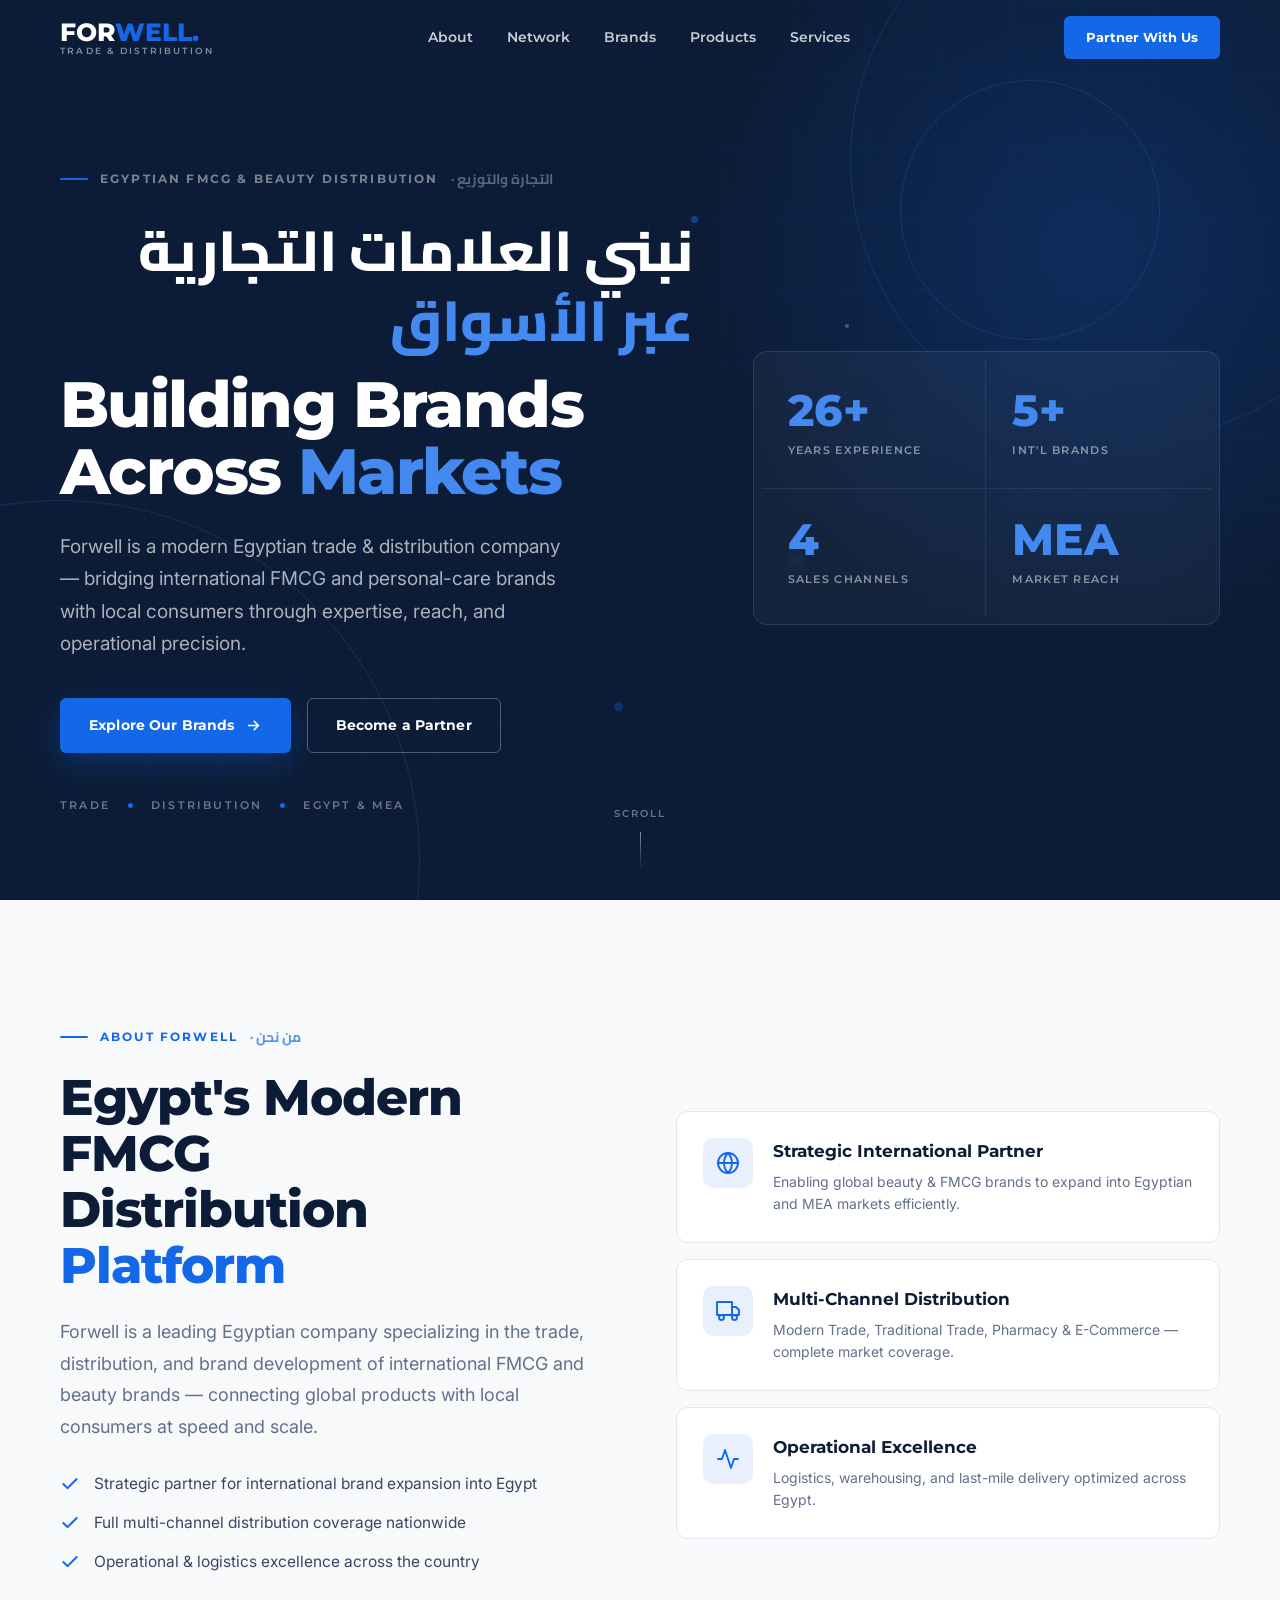
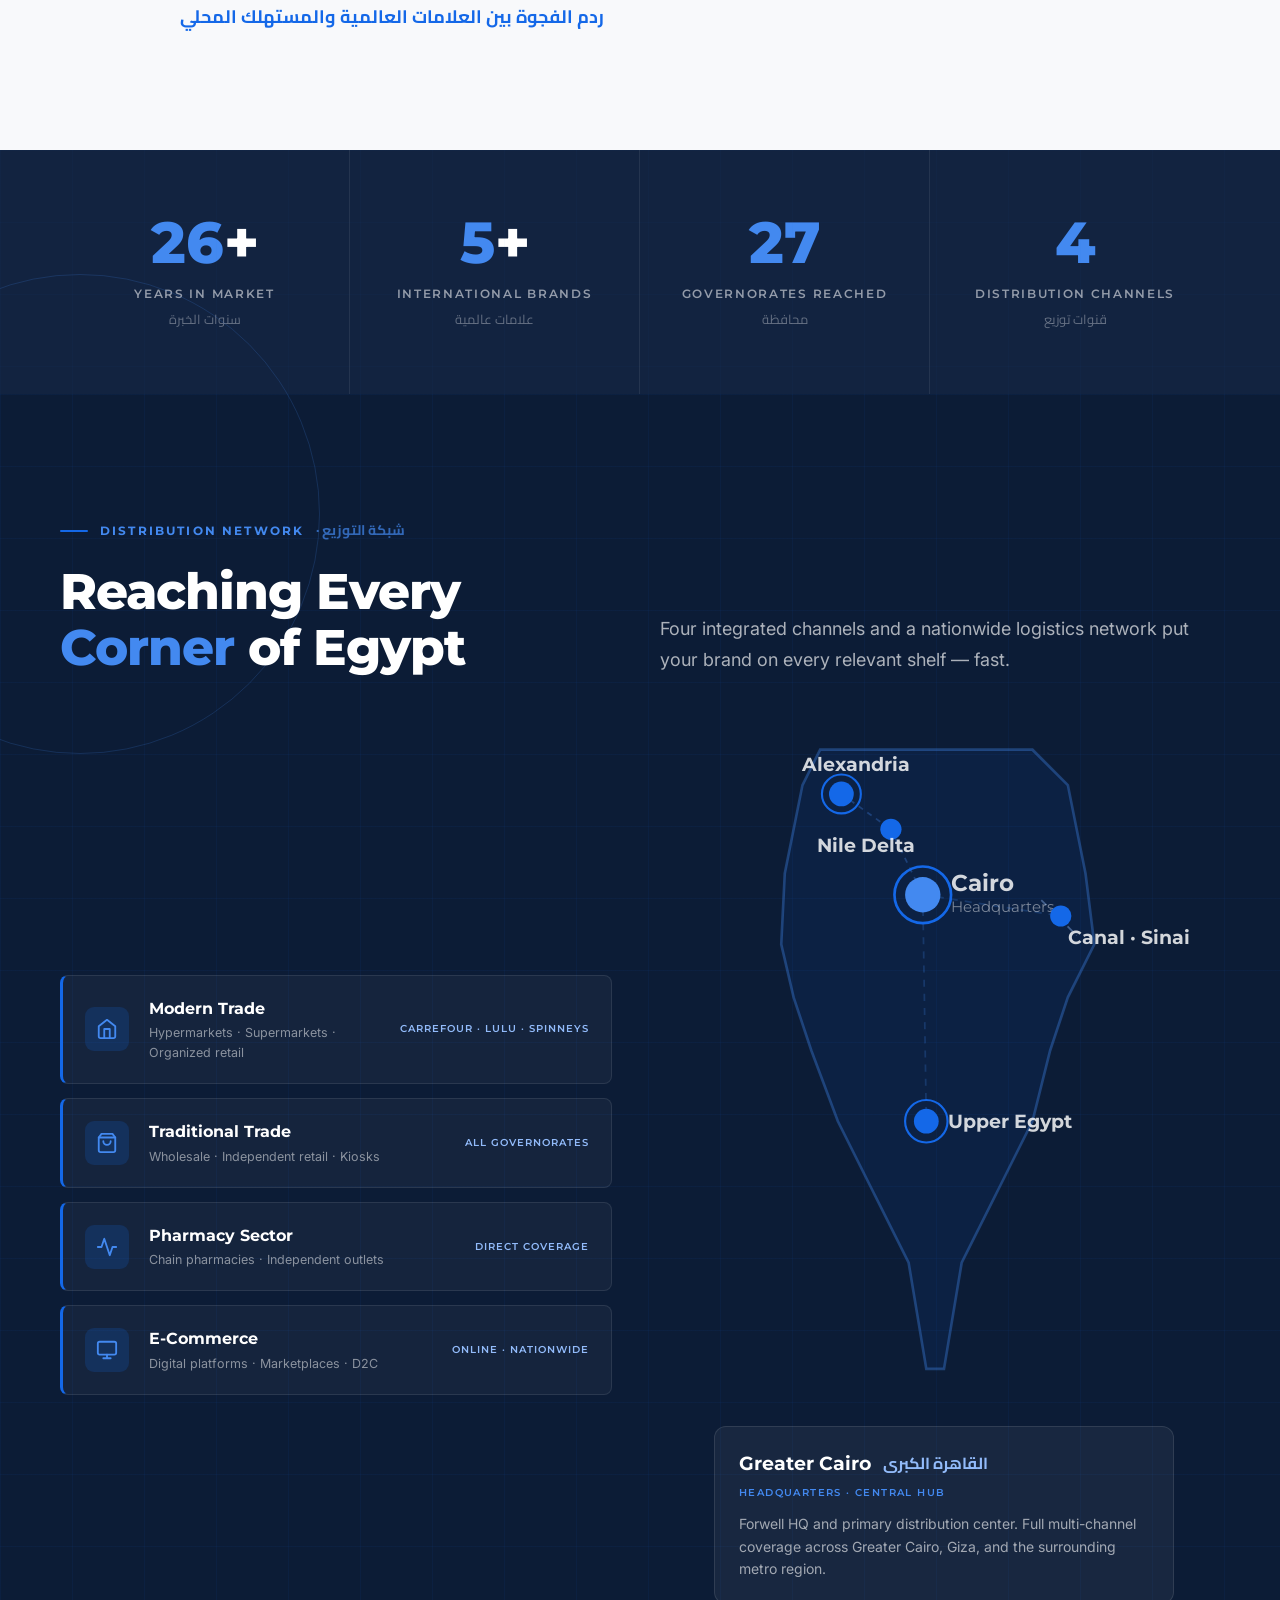
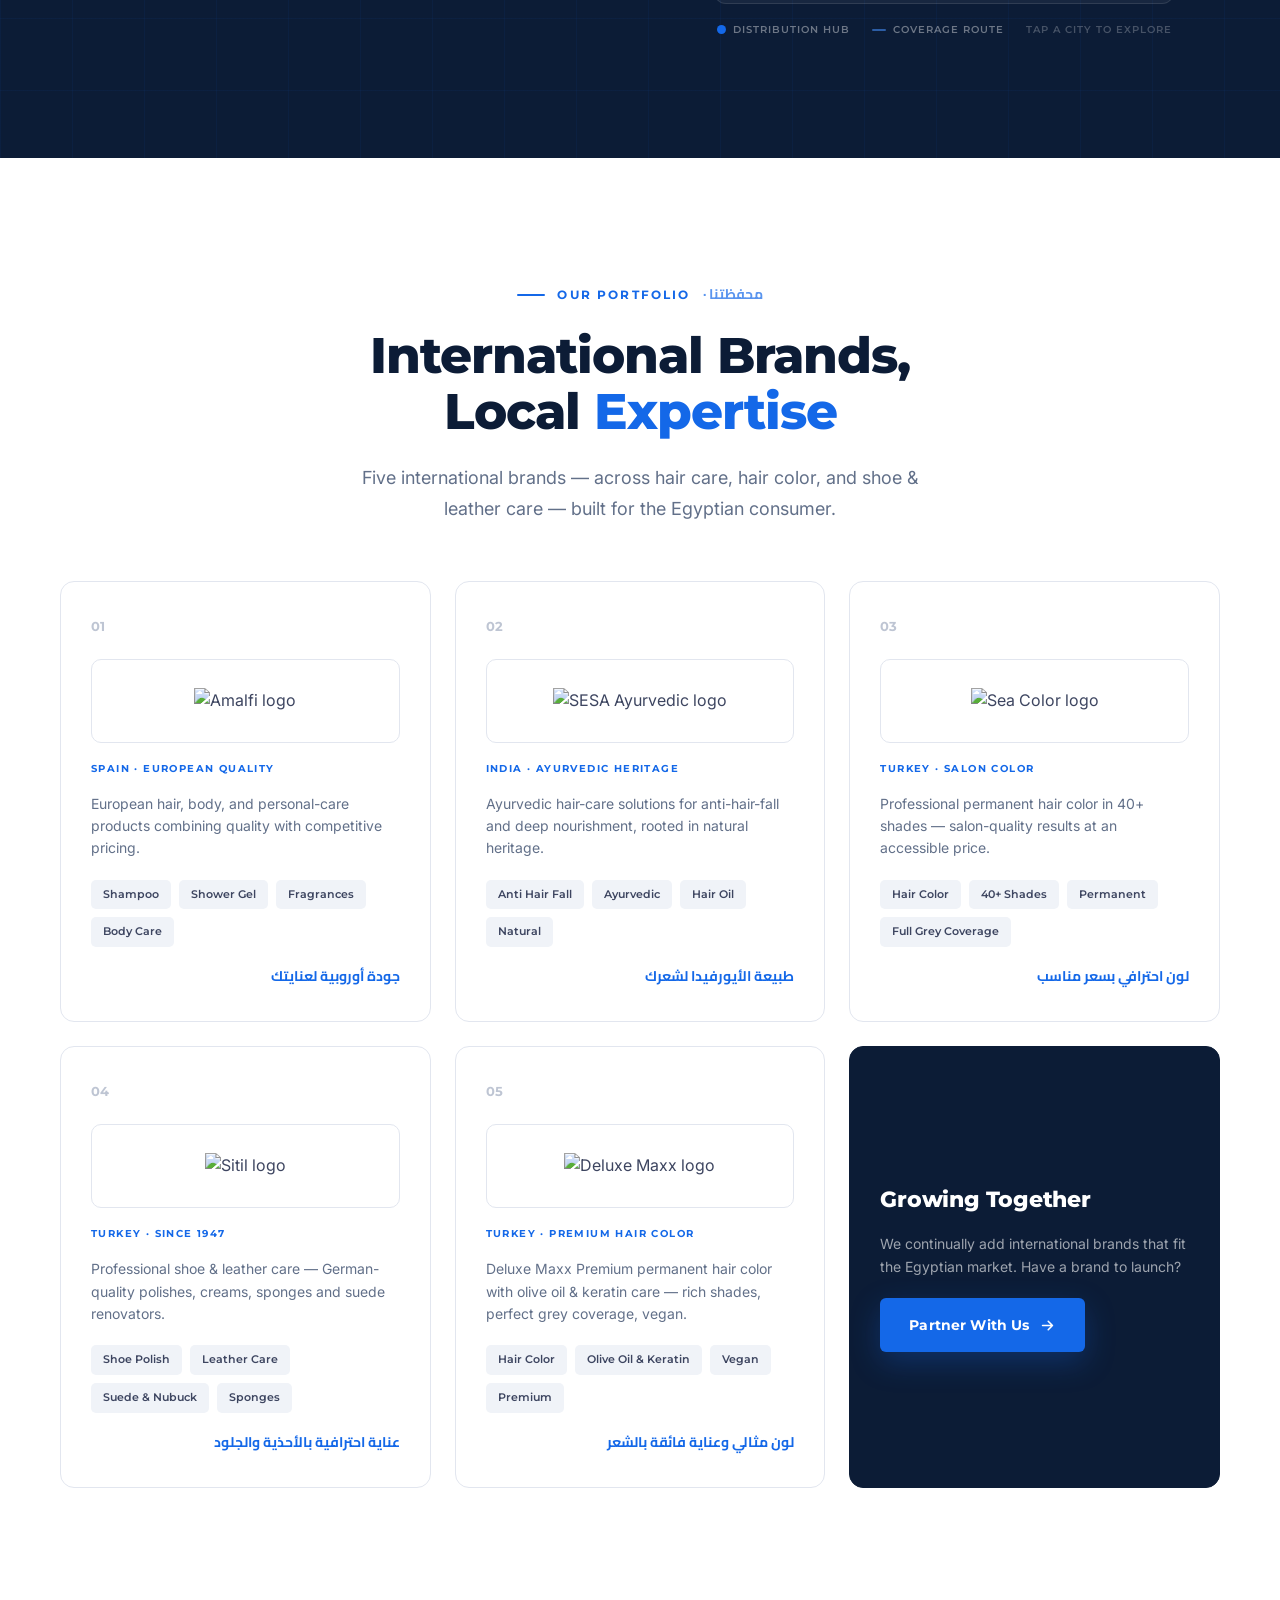
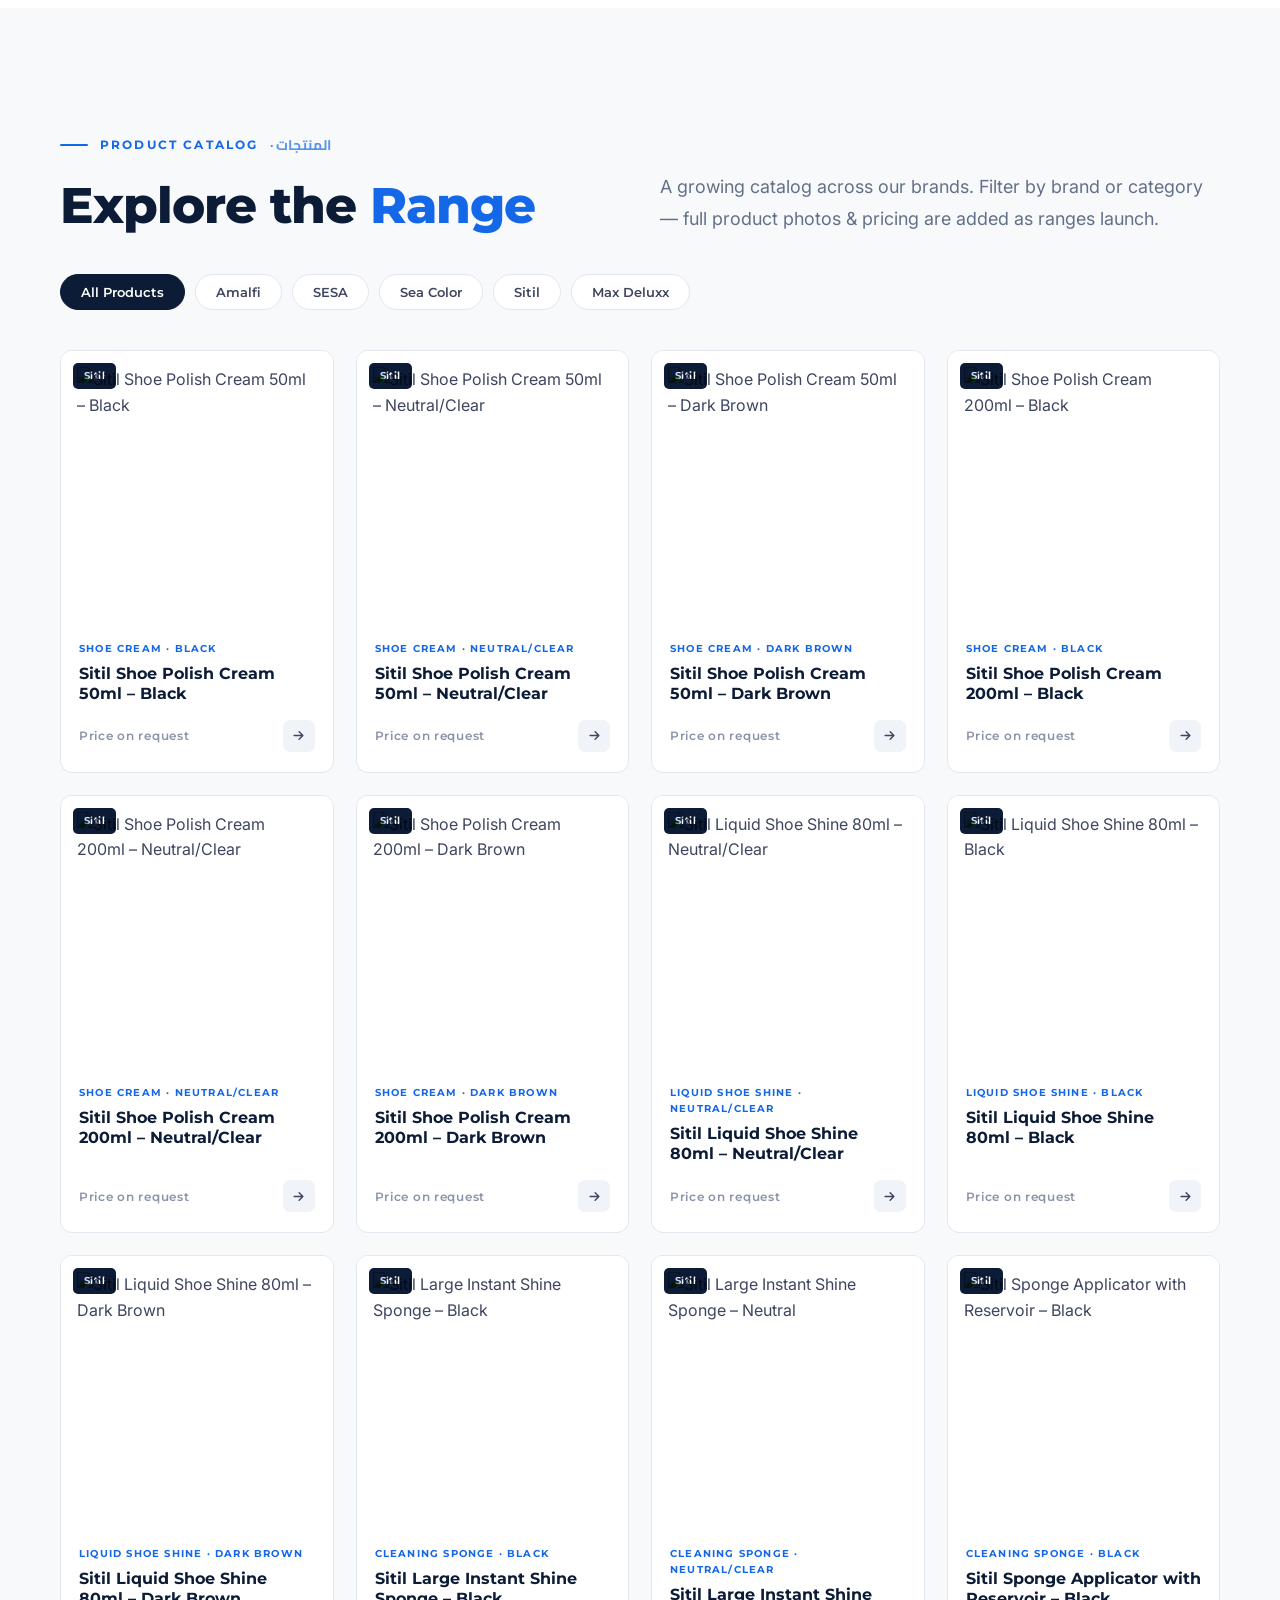
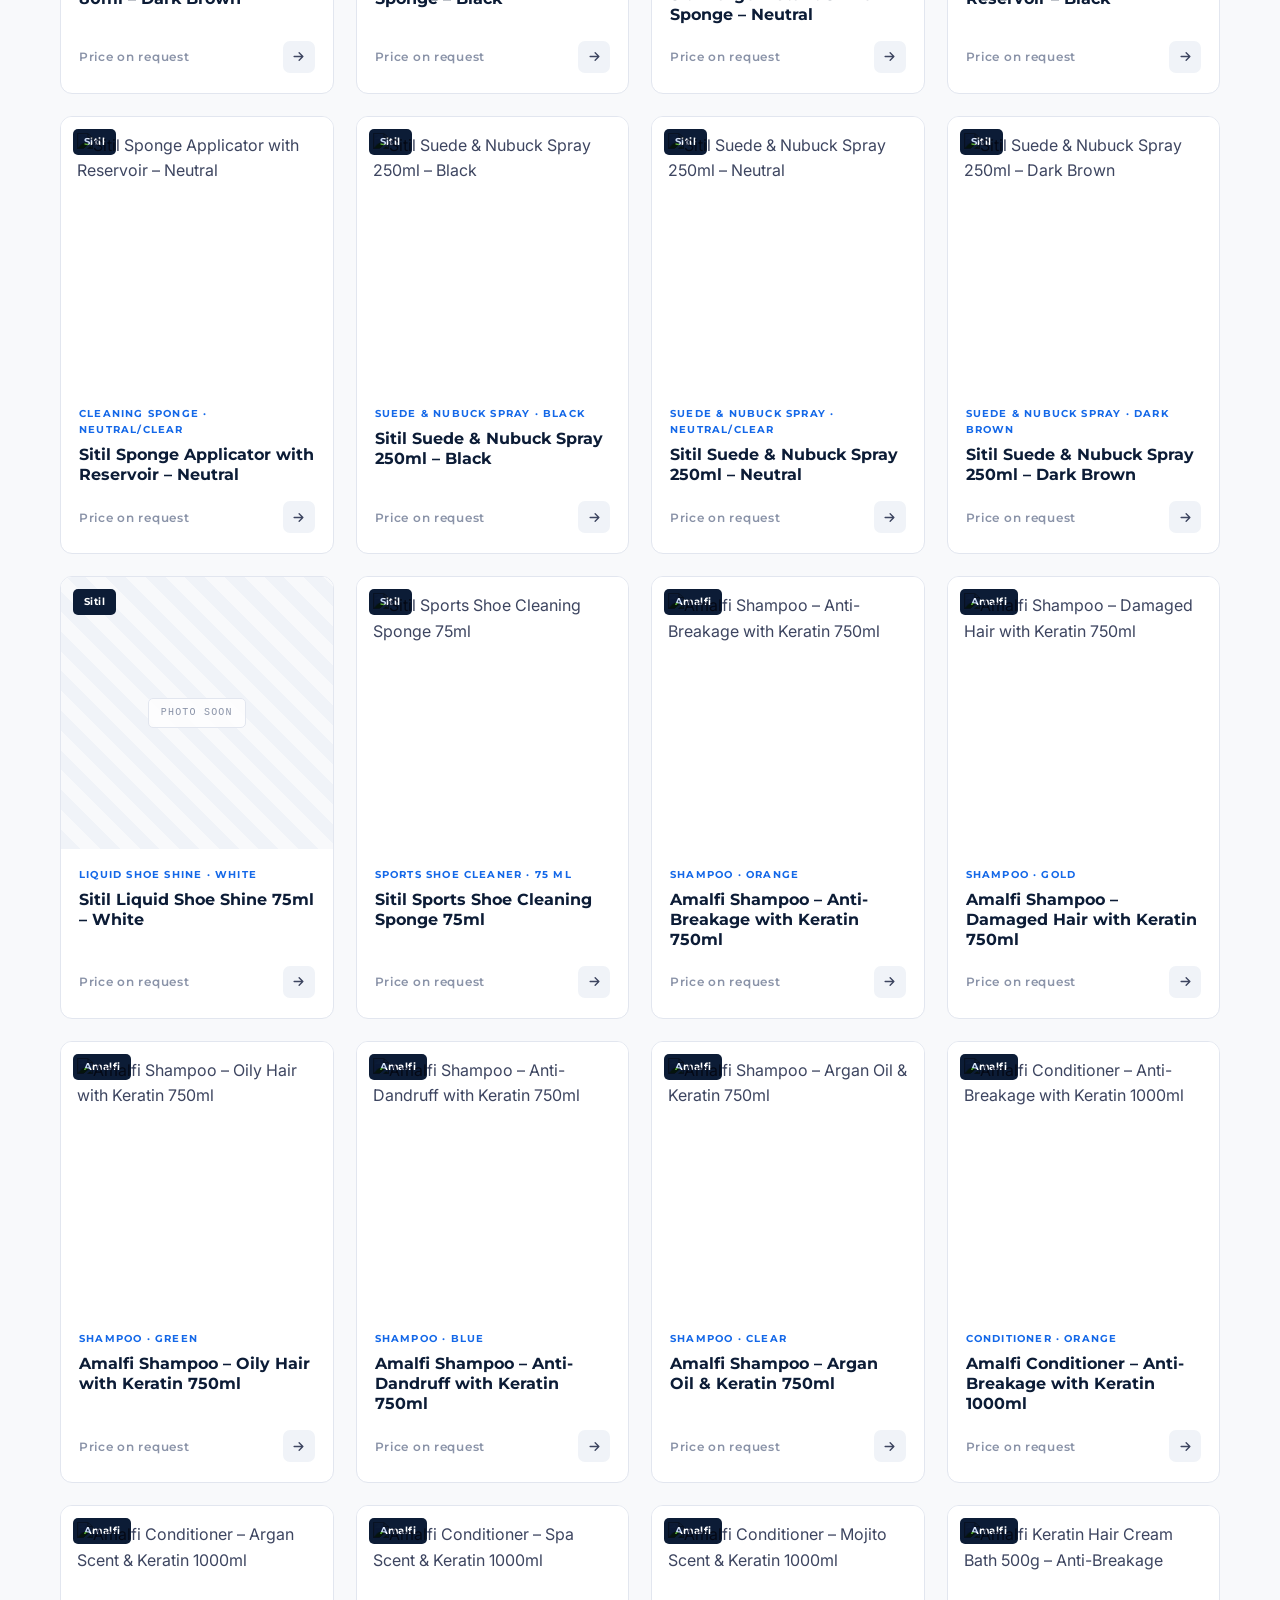
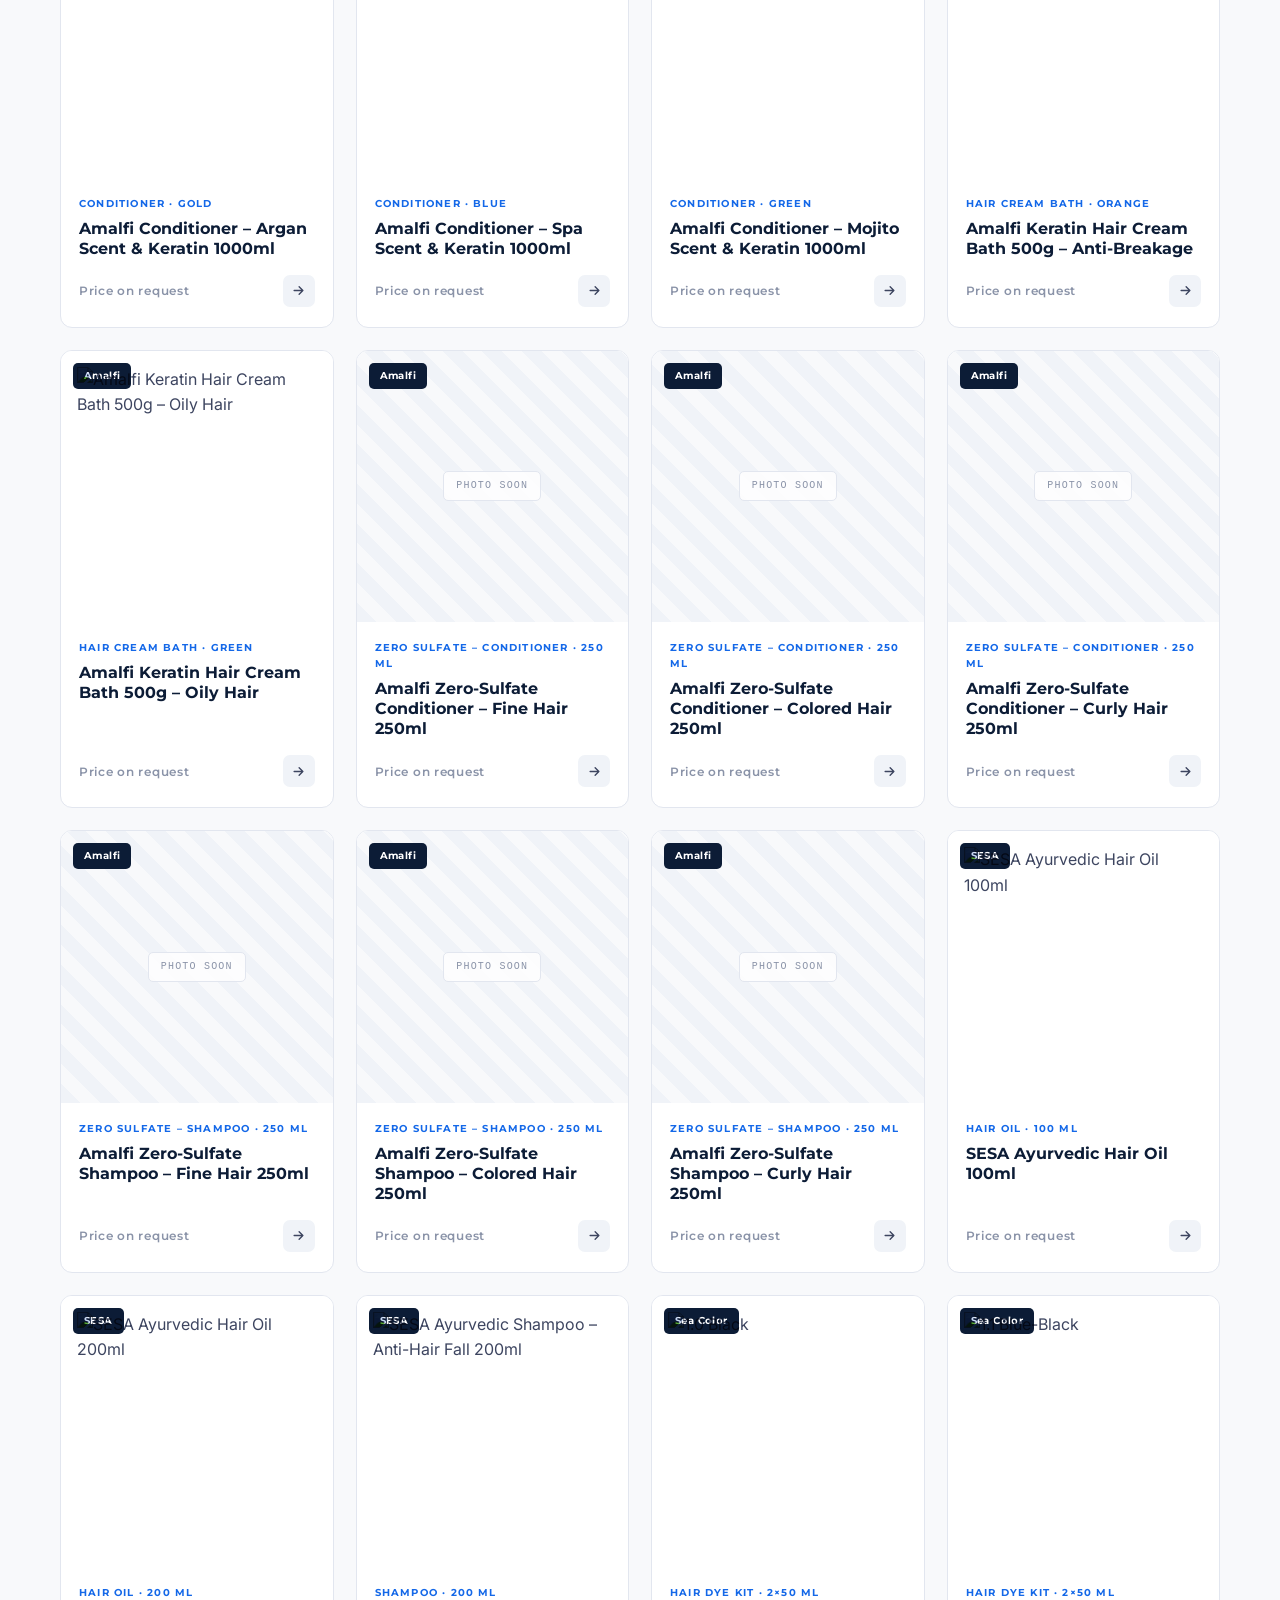
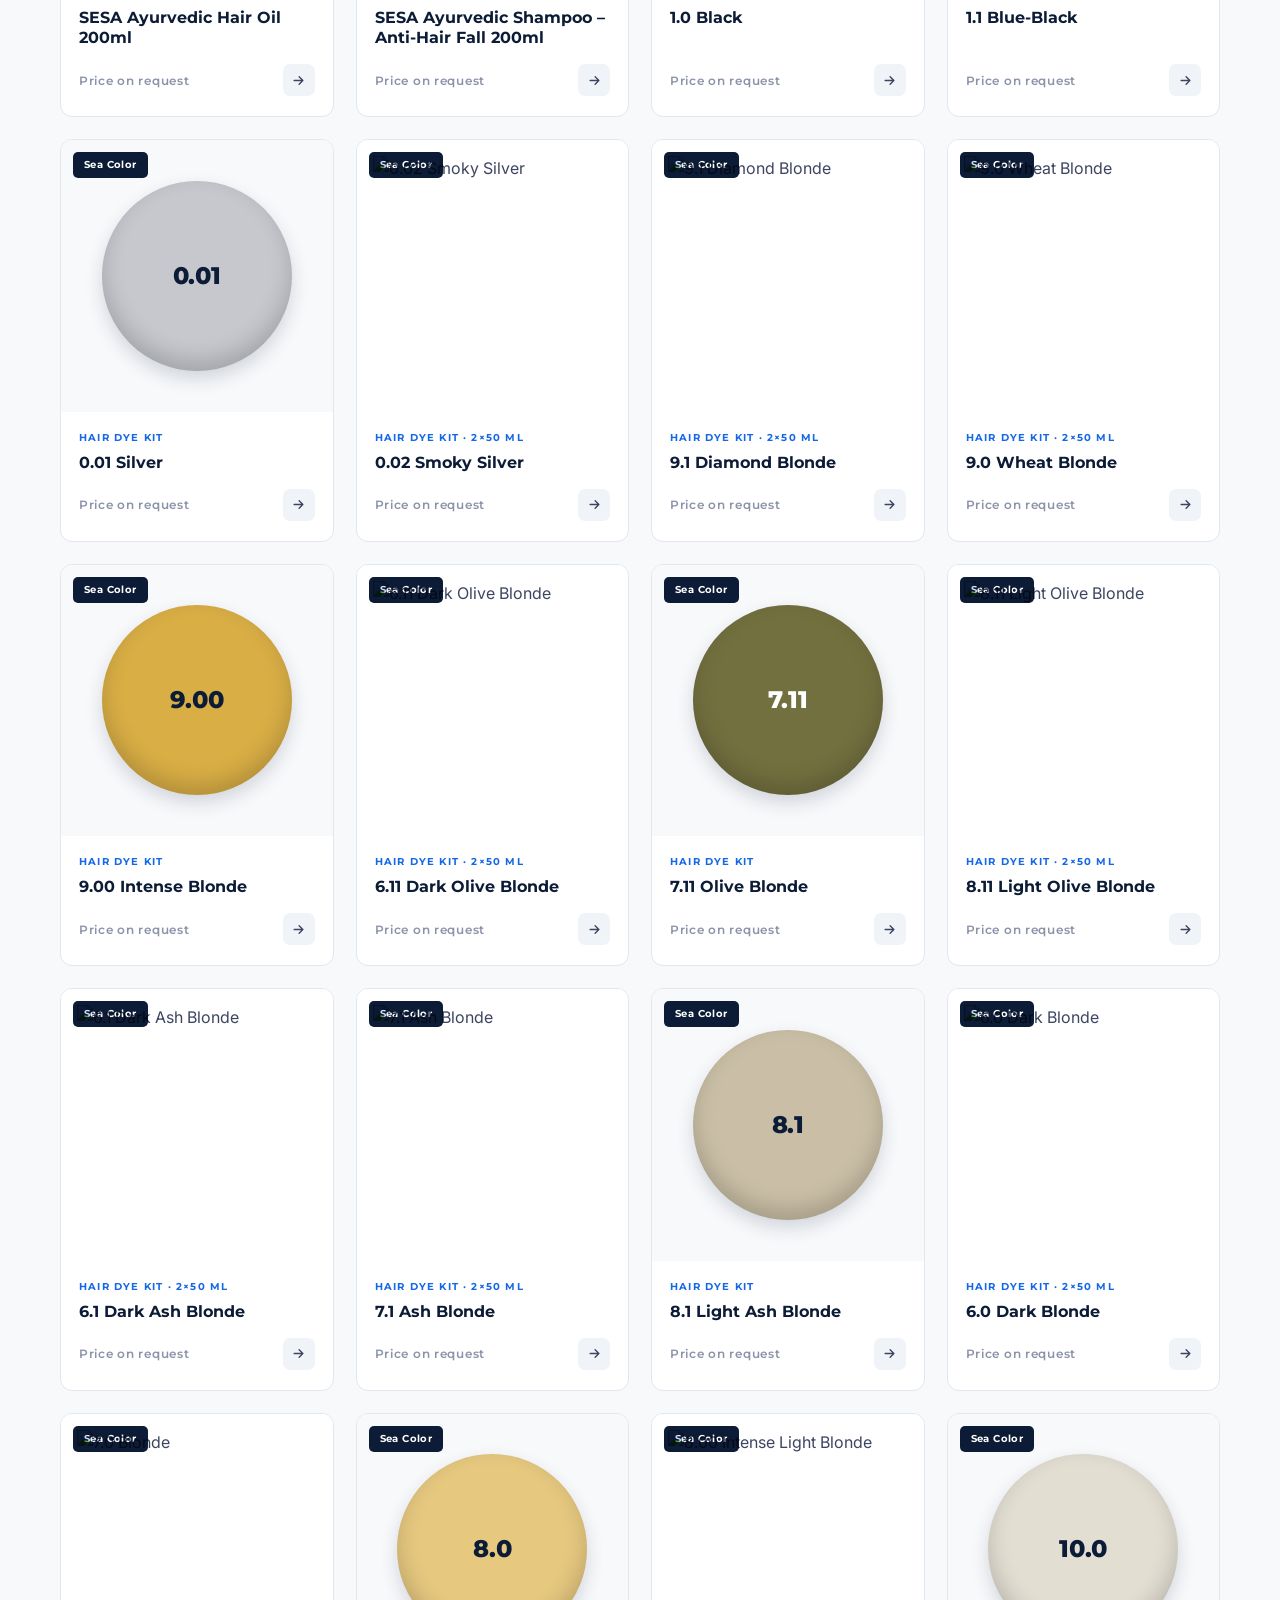
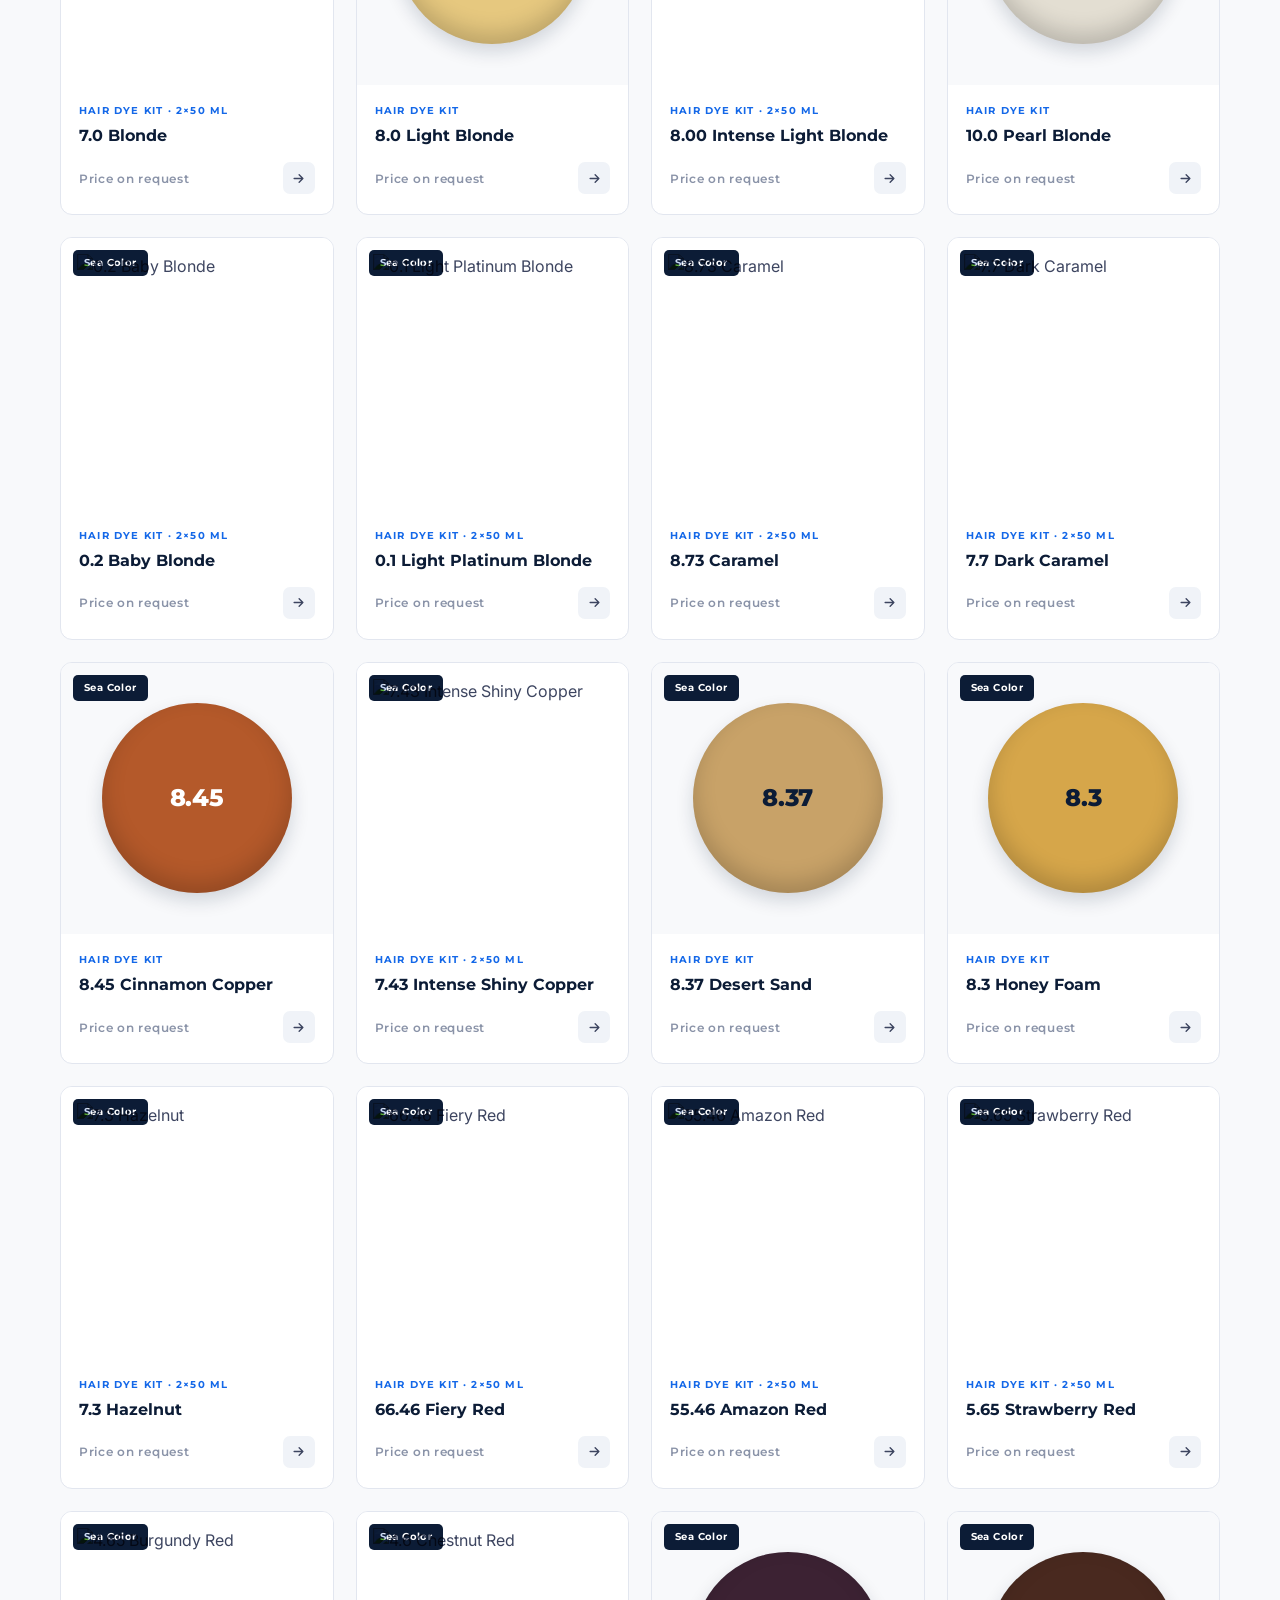
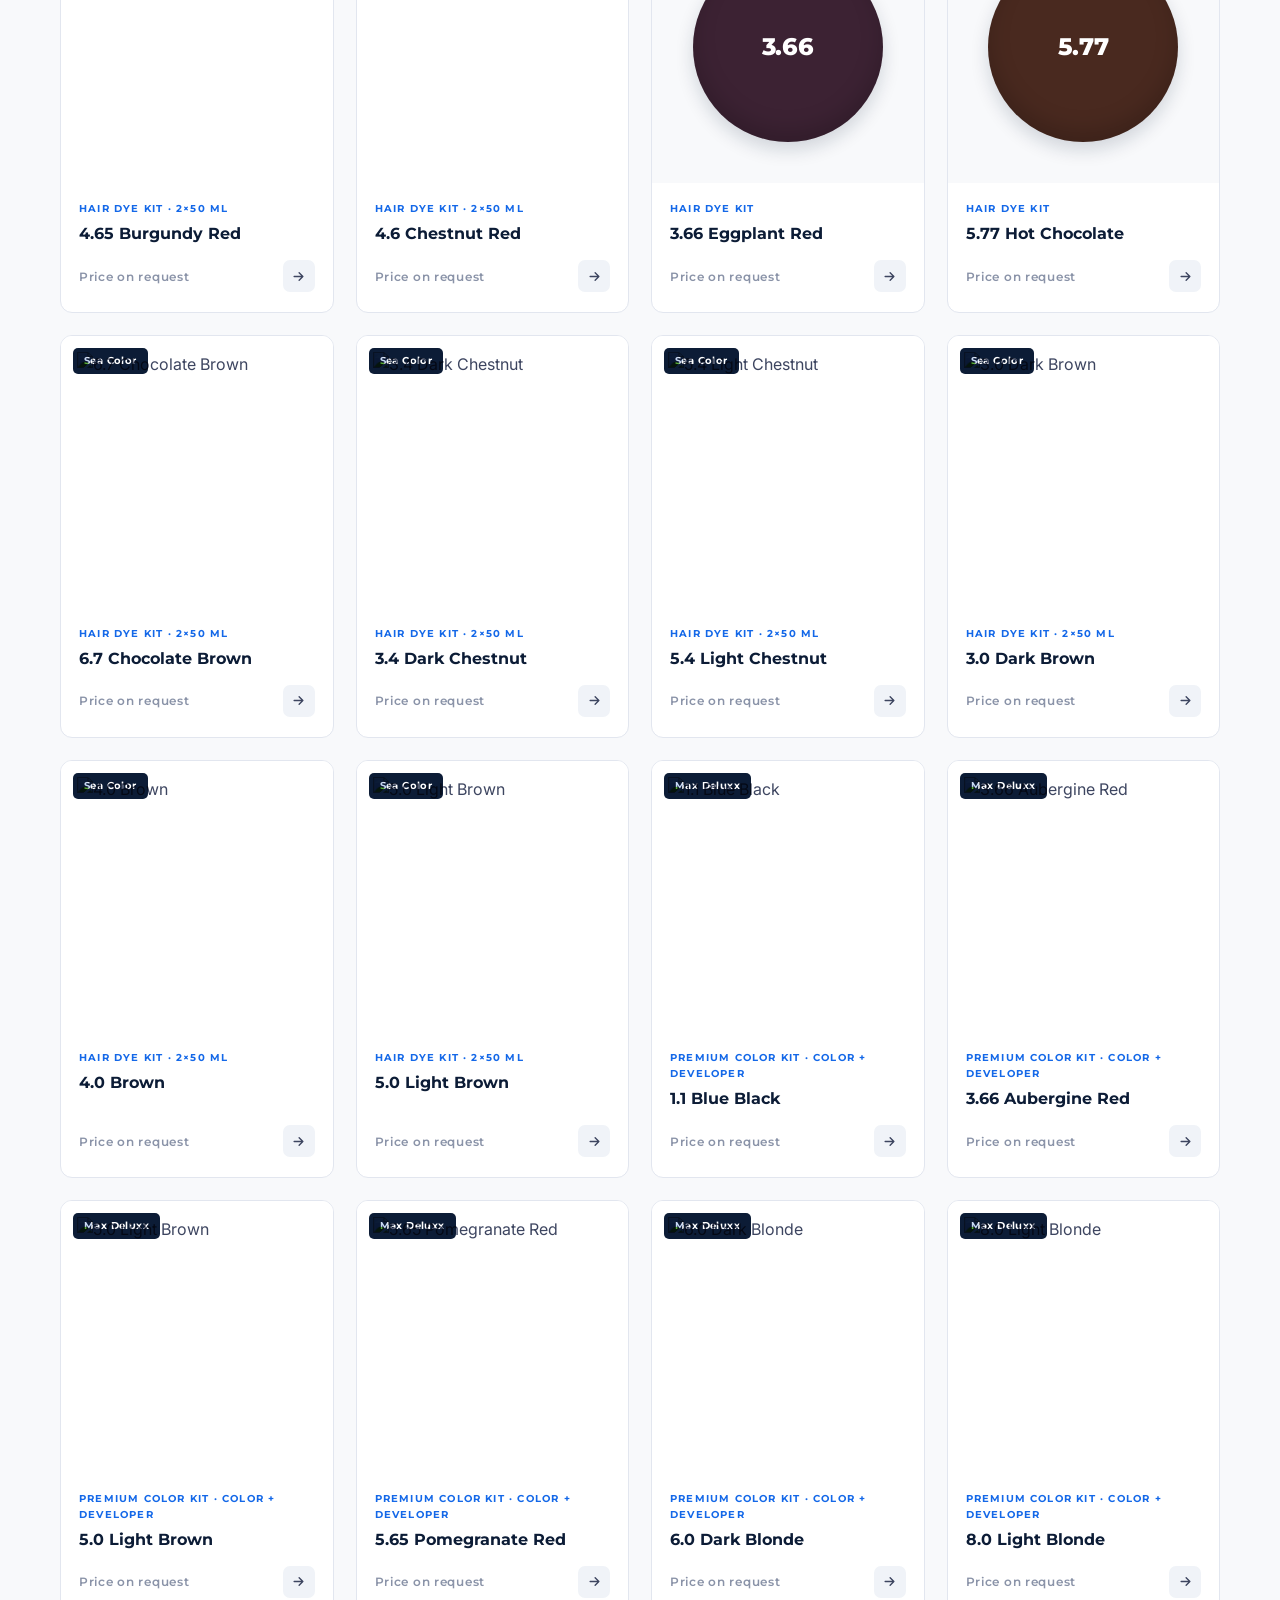
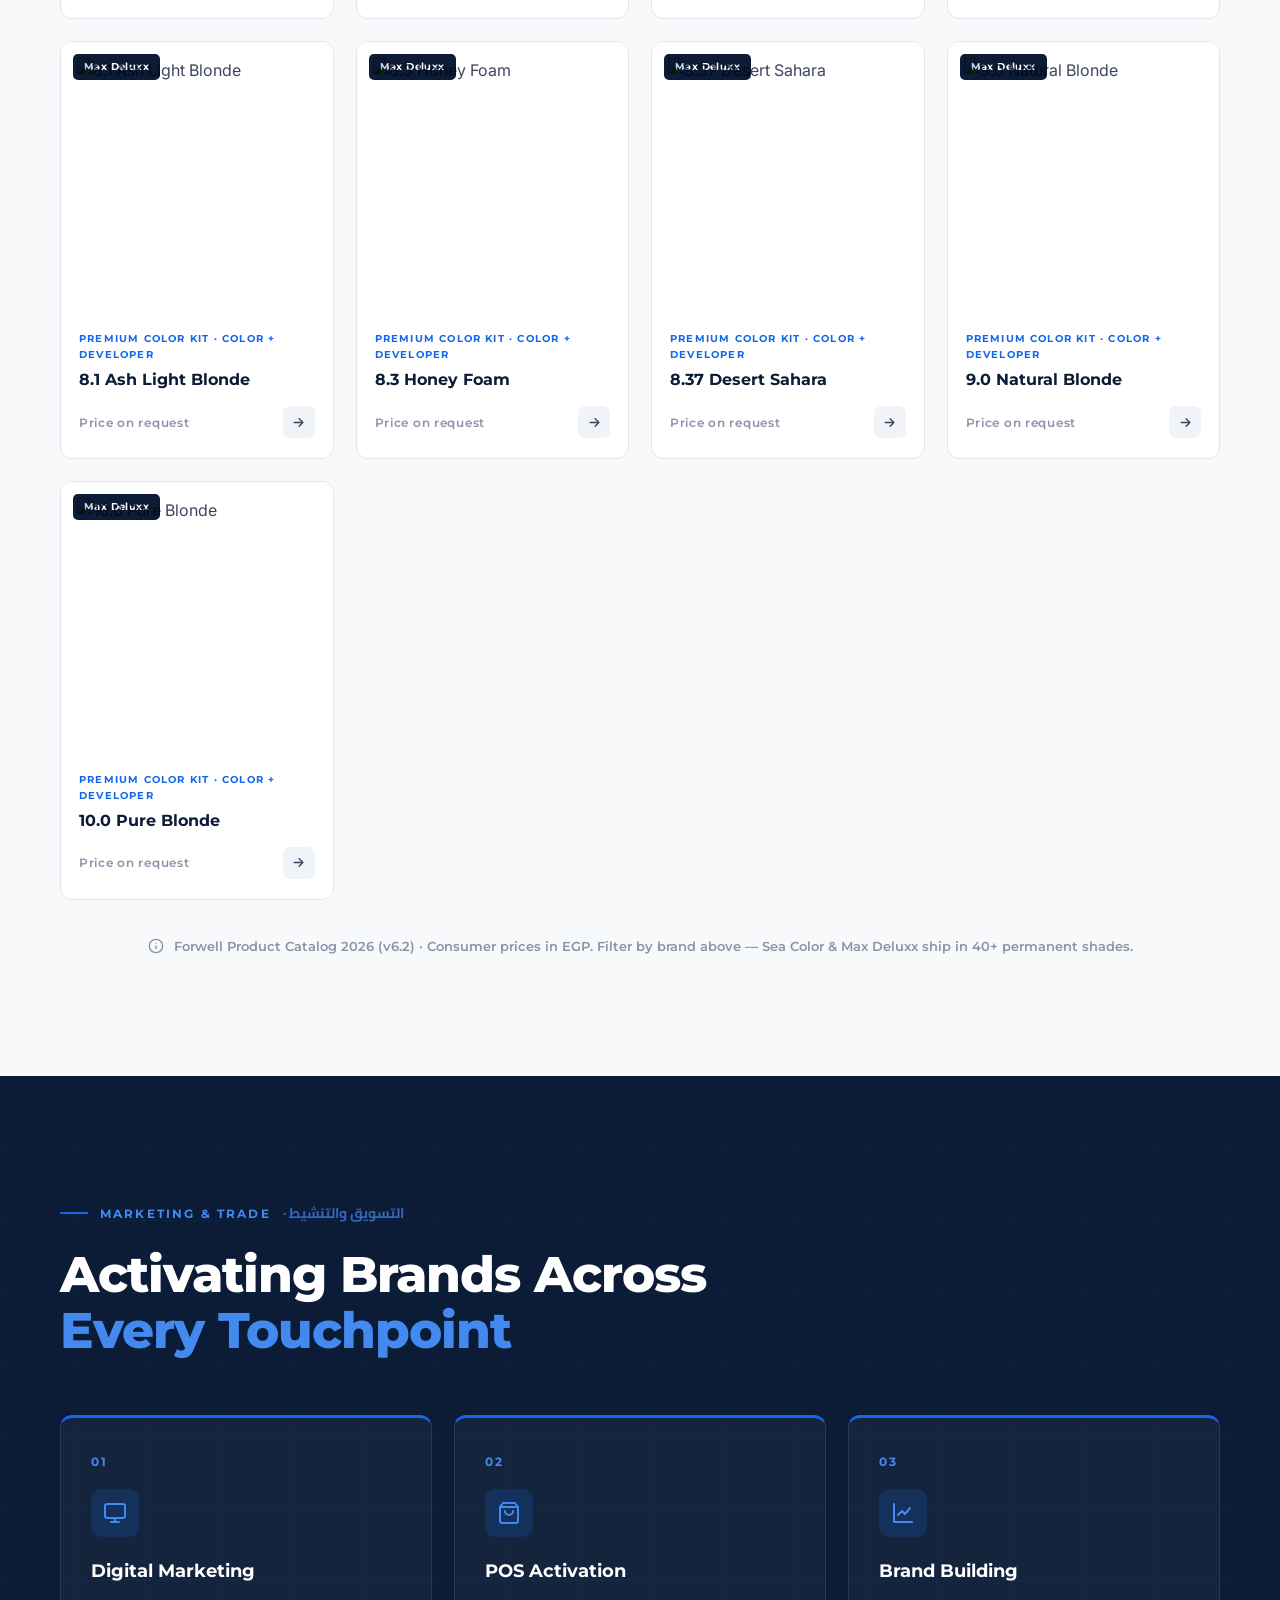
==== index.html @ 61e078b1 "Add files via upload" ====
<!DOCTYPE html>
<html lang="en">
<head>
<meta charset="UTF-8">
<meta name="viewport" content="width=device-width, initial-scale=1">
<title>Forwell — Trade & Distribution | Building Brands Across Markets</title>
<meta name="description" content="Forwell is a modern Egyptian FMCG trade and distribution platform, scaling international beauty and personal-care brands across Egypt and the MEA region.">
<link rel="stylesheet" href="css/site.css">
</head>
<body>

<!-- ═══════════════ NAV ═══════════════ -->
<nav class="nav" id="nav">
  <div class="nav__inner">
    <a href="#hero" class="logo" aria-label="Forwell home">
      <span class="logo__mark"><span class="for">FOR</span><span class="well">WELL</span><span class="dot">.</span></span>
      <span class="logo__tag">Trade &amp; Distribution</span>
    </a>
    <div class="nav__links">
      <a href="#about" class="nav__link">About</a>
      <a href="#distribution" class="nav__link">Network</a>
      <a href="#brands" class="nav__link">Brands</a>
      <a href="#products" class="nav__link">Products</a>
      <a href="#services" class="nav__link">Services</a>
    </div>
    <div class="nav__right">
      <a href="#contact" class="nav__cta">Partner With Us</a>
      <div class="nav__burger" id="burger"><span></span><span></span><span></span></div>
    </div>
  </div>
</nav>

<!-- ═══════════════ HERO ═══════════════ -->
<header class="hero" id="hero" data-screen-label="Hero">
  <div class="grid-bg"></div>
  <div class="hero__glow"></div>
  <div class="ring" style="width:560px;height:560px;right:-130px;top:-120px"></div>
  <div class="ring" style="width:260px;height:260px;right:120px;top:80px"></div>
  <div class="ring" style="width:720px;height:720px;left:-300px;bottom:-320px"></div>
  <span class="dot" style="width:7px;height:7px;top:24%;left:54%;opacity:.5"></span>
  <span class="dot" style="width:5px;height:5px;top:62%;left:62%;opacity:.4;background:var(--blue-2)"></span>
  <span class="dot" style="width:9px;height:9px;top:78%;left:48%;opacity:.3"></span>
  <span class="dot" style="width:4px;height:4px;top:36%;left:66%;opacity:.6;background:var(--blue-2)"></span>

  <div class="hero__inner">
    <div class="hero__content">
      <div class="eyebrow hero__eyebrow reveal">Egyptian FMCG &amp; Beauty Distribution <span class="ar">·&nbsp;التجارة والتوزيع</span></div>
      <div class="hero__ar reveal d1">نبني العلامات التجارية <span class="b">عبر الأسواق</span></div>
      <h1 class="hero__title reveal d2">Building Brands<br>Across <span class="accent">Markets</span></h1>
      <p class="hero__sub reveal d3">Forwell is a modern Egyptian trade &amp; distribution company — bridging international FMCG and personal-care brands with local consumers through expertise, reach, and operational precision.</p>
      <div class="hero__actions reveal d4">
        <a href="#brands" class="btn btn--primary">Explore Our Brands
          <svg viewBox="0 0 24 24" fill="none" stroke="currentColor" stroke-width="2.2" stroke-linecap="round" stroke-linejoin="round"><path d="M5 12h14M13 6l6 6-6 6"/></svg>
        </a>
        <a href="#contact" class="btn btn--ghost">Become a Partner</a>
      </div>
      <div class="hero__meta reveal d5">
        <span>Trade</span><span class="d"></span>
        <span>Distribution</span><span class="d"></span>
        <span>Egypt &amp; MEA</span>
      </div>
    </div>

    <div class="hero__panel reveal d3">
      <div class="hero__panel-grid">
        <div class="hero__stat">
          <div class="num" data-count="26" data-suffix="+">26+</div>
          <div class="lbl">Years Experience</div>
        </div>
        <div class="hero__stat">
          <div class="num" data-count="5" data-suffix="+">0</div>
          <div class="lbl">Int'l Brands</div>
        </div>
        <div class="hero__stat">
          <div class="num" data-count="4">0</div>
          <div class="lbl">Sales Channels</div>
        </div>
        <div class="hero__stat">
          <div class="num">MEA</div>
          <div class="lbl">Market Reach</div>
        </div>
      </div>
    </div>
  </div>

  <div class="scroll-hint">
    <span>Scroll</span>
    <span class="line"></span>
  </div>
</header>

<!-- ═══════════════ ABOUT ═══════════════ -->
<section class="section section--g50" id="about" data-screen-label="About">
  <div class="wrap about__grid">
    <div class="about__intro">
      <div class="eyebrow reveal">About Forwell <span class="ar">·&nbsp;من نحن</span></div>
      <h2 class="h-sec reveal d1">Egypt's Modern FMCG<br>Distribution <span class="accent">Platform</span></h2>
      <p class="lede reveal d2">Forwell is a leading Egyptian company specializing in the trade, distribution, and brand development of international FMCG and beauty brands — connecting global products with local consumers at speed and scale.</p>
      <div class="checklist">
        <div class="check reveal d2"><svg viewBox="0 0 24 24" fill="none" stroke-width="2.4" stroke-linecap="round" stroke-linejoin="round"><path d="M20 6L9 17l-5-5"/></svg><span>Strategic partner for international brand expansion into Egypt</span></div>
        <div class="check reveal d3"><svg viewBox="0 0 24 24" fill="none" stroke-width="2.4" stroke-linecap="round" stroke-linejoin="round"><path d="M20 6L9 17l-5-5"/></svg><span>Full multi-channel distribution coverage nationwide</span></div>
        <div class="check reveal d4"><svg viewBox="0 0 24 24" fill="none" stroke-width="2.4" stroke-linecap="round" stroke-linejoin="round"><path d="M20 6L9 17l-5-5"/></svg><span>Operational &amp; logistics excellence across the country</span></div>
      </div>
      <div class="ar-line reveal d4" style="margin-top:28px;font-size:18px">ردم الفجوة بين العلامات العالمية والمستهلك المحلي</div>
    </div>

    <div class="about__pillars">
      <div class="pillar reveal d1">
        <div class="pillar__icon"><svg viewBox="0 0 24 24" fill="none" stroke-width="1.9" stroke-linecap="round" stroke-linejoin="round"><circle cx="12" cy="12" r="10"/><path d="M2 12h20M12 2a15 15 0 0 1 4 10 15 15 0 0 1-4 10A15 15 0 0 1 8 12 15 15 0 0 1 12 2z"/></svg></div>
        <div><h3>Strategic International Partner</h3><p>Enabling global beauty &amp; FMCG brands to expand into Egyptian and MEA markets efficiently.</p></div>
      </div>
      <div class="pillar reveal d2">
        <div class="pillar__icon"><svg viewBox="0 0 24 24" fill="none" stroke-width="1.9" stroke-linecap="round" stroke-linejoin="round"><path d="M1 3h15v13H1z"/><path d="M16 8h4l3 3v5h-7V8z"/><circle cx="5.5" cy="18.5" r="2.5"/><circle cx="18.5" cy="18.5" r="2.5"/></svg></div>
        <div><h3>Multi-Channel Distribution</h3><p>Modern Trade, Traditional Trade, Pharmacy &amp; E-Commerce — complete market coverage.</p></div>
      </div>
      <div class="pillar reveal d3">
        <div class="pillar__icon"><svg viewBox="0 0 24 24" fill="none" stroke-width="1.9" stroke-linecap="round" stroke-linejoin="round"><polyline points="22 12 18 12 15 21 9 3 6 12 2 12"/></svg></div>
        <div><h3>Operational Excellence</h3><p>Logistics, warehousing, and last-mile delivery optimized across Egypt.</p></div>
      </div>
    </div>
  </div>
</section>

<!-- ═══════════════ STATS BAND ═══════════════ -->
<div class="statband">
  <div class="grid-bg" style="opacity:.5"></div>
  <div class="statband__inner">
    <div class="statband__cell reveal">
      <div class="statband__num" data-count="26" data-suffix="+">0</div>
      <div class="statband__lbl">Years in Market</div>
      <div class="statband__ar">سنوات الخبرة</div>
    </div>
    <div class="statband__cell reveal d1">
      <div class="statband__num" data-count="5" data-suffix="+">0</div>
      <div class="statband__lbl">International Brands</div>
      <div class="statband__ar">علامات عالمية</div>
    </div>
    <div class="statband__cell reveal d2">
      <div class="statband__num" data-count="27" data-suffix="">0</div>
      <div class="statband__lbl">Governorates Reached</div>
      <div class="statband__ar">محافظة</div>
    </div>
    <div class="statband__cell reveal d3">
      <div class="statband__num" data-count="4" data-suffix="">0</div>
      <div class="statband__lbl">Distribution Channels</div>
      <div class="statband__ar">قنوات توزيع</div>
    </div>
  </div>
</div>

<!-- ═══════════════ DISTRIBUTION ═══════════════ -->
<section class="section section--dark" id="distribution" data-screen-label="Distribution Network">
  <div class="grid-bg"></div>
  <div class="ring" style="width:480px;height:480px;left:-160px;top:-120px"></div>
  <div class="wrap" style="position:relative;z-index:2">
    <div class="dist__head">
      <div>
        <div class="eyebrow reveal">Distribution Network <span class="ar">·&nbsp;شبكة التوزيع</span></div>
        <h2 class="h-sec reveal d1">Reaching Every <span class="accent">Corner</span> of Egypt</h2>
      </div>
      <p class="lede reveal d2" style="margin-top:0">Four integrated channels and a nationwide logistics network put your brand on every relevant shelf — fast.</p>
    </div>

    <div class="dist__grid">
      <div class="dist__channels">
        <div class="channel reveal d1">
          <div class="channel__ic"><svg viewBox="0 0 24 24" fill="none" stroke-width="2" stroke-linecap="round" stroke-linejoin="round"><path d="M3 9l9-7 9 7v11a2 2 0 0 1-2 2H5a2 2 0 0 1-2-2z"/><polyline points="9 22 9 12 15 12 15 22"/></svg></div>
          <div class="channel__body"><h4>Modern Trade</h4><p>Hypermarkets · Supermarkets · Organized retail</p></div>
          <div class="channel__tag">Carrefour · Lulu · Spinneys</div>
        </div>
        <div class="channel reveal d2">
          <div class="channel__ic"><svg viewBox="0 0 24 24" fill="none" stroke-width="2" stroke-linecap="round" stroke-linejoin="round"><path d="M6 2L3 6v14a2 2 0 0 0 2 2h14a2 2 0 0 0 2-2V6l-3-4z"/><line x1="3" y1="6" x2="21" y2="6"/><path d="M16 10a4 4 0 0 1-8 0"/></svg></div>
          <div class="channel__body"><h4>Traditional Trade</h4><p>Wholesale · Independent retail · Kiosks</p></div>
          <div class="channel__tag">All Governorates</div>
        </div>
        <div class="channel reveal d3">
          <div class="channel__ic"><svg viewBox="0 0 24 24" fill="none" stroke-width="2" stroke-linecap="round" stroke-linejoin="round"><path d="M22 12h-4l-3 9L9 3l-3 9H2"/></svg></div>
          <div class="channel__body"><h4>Pharmacy Sector</h4><p>Chain pharmacies · Independent outlets</p></div>
          <div class="channel__tag">Direct Coverage</div>
        </div>
        <div class="channel reveal d4">
          <div class="channel__ic"><svg viewBox="0 0 24 24" fill="none" stroke-width="2" stroke-linecap="round" stroke-linejoin="round"><rect x="2" y="3" width="20" height="14" rx="2"/><path d="M8 21h8m-4-4v4"/></svg></div>
          <div class="channel__body"><h4>E-Commerce</h4><p>Digital platforms · Marketplaces · D2C</p></div>
          <div class="channel__tag">Online · Nationwide</div>
        </div>
      </div>

      <div class="mapbox reveal d2">
        <svg class="egypt-map" viewBox="0 0 260 380">
          <path d="M 60 10 L 180 10 L 200 30 L 210 80 L 215 120 L 200 150 L 190 180 L 180 220 L 160 260 L 140 300 L 130 360 L 120 360 L 110 300 L 90 260 L 70 220 L 55 180 L 45 150 L 38 120 L 40 80 L 50 30 Z"
            fill="rgba(20,104,232,.07)" stroke="rgba(67,137,240,.35)" stroke-width="1.5"/>
          <line x1="185" y1="95" x2="205" y2="115" stroke="rgba(146,187,250,.4)" stroke-width="1" stroke-dasharray="4,3"/>
          <!-- connect lines -->
          <line x1="72" y1="35" x2="100" y2="55" stroke="rgba(67,137,240,.3)" stroke-width="1" stroke-dasharray="3,3"/>
          <line x1="100" y1="55" x2="118" y2="92" stroke="rgba(67,137,240,.3)" stroke-width="1" stroke-dasharray="3,3"/>
          <line x1="118" y1="92" x2="120" y2="220" stroke="rgba(67,137,240,.22)" stroke-width="1" stroke-dasharray="4,4"/>
          <line x1="118" y1="92" x2="196" y2="104" stroke="rgba(67,137,240,.22)" stroke-width="1" stroke-dasharray="4,4"/>

          <!-- Alexandria -->
          <g class="map-node" data-city="alex">
            <circle class="ringp" cx="72" cy="35" r="11" fill="none" stroke="var(--blue)" stroke-width="1.2"/>
            <circle class="pin" cx="72" cy="35" r="7" fill="var(--blue)"/>
            <text class="map-label" x="50" y="22">Alexandria</text>
          </g>
          <!-- Delta -->
          <g class="map-node" data-city="delta">
            <circle class="pin" cx="100" cy="55" r="6" fill="var(--blue)"/>
            <text class="map-label" x="58" y="68">Nile Delta</text>
          </g>
          <!-- Cairo HQ -->
          <g class="map-node active" data-city="cairo">
            <circle class="ringp" cx="118" cy="92" r="16" fill="none" stroke="var(--blue)" stroke-width="1.5"/>
            <circle class="pin" cx="118" cy="92" r="10" fill="var(--blue)"/>
            <text class="map-label" x="134" y="90" style="font-size:13px">Cairo</text>
            <text class="map-sub" x="134" y="102">Headquarters</text>
          </g>
          <!-- Canal / Sinai -->
          <g class="map-node" data-city="canal">
            <circle class="pin" cx="196" cy="104" r="6" fill="var(--blue)"/>
            <text class="map-label" x="200" y="120">Canal · Sinai</text>
          </g>
          <!-- Upper Egypt -->
          <g class="map-node" data-city="upper">
            <circle class="ringp" cx="120" cy="220" r="12" fill="none" stroke="var(--blue)" stroke-width="1.2"/>
            <circle class="pin" cx="120" cy="220" r="7" fill="var(--blue)"/>
            <text class="map-label" x="132" y="224">Upper Egypt</text>
          </g>
        </svg>
        <div class="map-info" id="mapInfo"></div>
        <div class="map-legend">
          <span><span class="d"></span>Distribution Hub</span>
          <span><span class="d" style="width:14px;height:2px;border-radius:1px;background:rgba(67,137,240,.6)"></span>Coverage Route</span>
          <span style="opacity:.6">Tap a city to explore</span>
        </div>
      </div>
    </div>
  </div>
</section>

<!-- ═══════════════ BRANDS ═══════════════ -->
<section class="section" id="brands" data-screen-label="Brand Portfolio">
  <div class="wrap">
    <div style="text-align:center;max-width:680px;margin:0 auto">
      <div class="eyebrow reveal" style="justify-content:center">Our Portfolio <span class="ar">·&nbsp;محفظتنا</span></div>
      <h2 class="h-sec reveal d1">International Brands,<br>Local <span class="accent">Expertise</span></h2>
      <p class="lede reveal d2" style="margin-left:auto;margin-right:auto;text-align:center">Five international brands — across hair care, hair color, and shoe &amp; leather care — built for the Egyptian consumer.</p>
    </div>

    <div class="brands__grid">
      <article class="brand reveal d1">
        <div class="brand__top"><span class="brand__num">01</span></div>
        <div class="brand__logo"><img src="assets/brands/amalfi.png" alt="Amalfi logo"></div>
        <div class="brand__origin">Spain · European Quality</div>
        <p class="brand__desc">European hair, body, and personal-care products combining quality with competitive pricing.</p>
        <div class="brand__tags"><span class="brand__tag">Shampoo</span><span class="brand__tag">Shower Gel</span><span class="brand__tag">Fragrances</span><span class="brand__tag">Body Care</span></div>
        <div class="brand__ar">جودة أوروبية لعنايتك</div>
      </article>

      <article class="brand reveal d2">
        <div class="brand__top"><span class="brand__num">02</span></div>
        <div class="brand__logo"><img src="assets/brands/sesa.png" alt="SESA Ayurvedic logo"></div>
        <div class="brand__origin">India · Ayurvedic Heritage</div>
        <p class="brand__desc">Ayurvedic hair-care solutions for anti-hair-fall and deep nourishment, rooted in natural heritage.</p>
        <div class="brand__tags"><span class="brand__tag">Anti Hair Fall</span><span class="brand__tag">Ayurvedic</span><span class="brand__tag">Hair Oil</span><span class="brand__tag">Natural</span></div>
        <div class="brand__ar">طبيعة الأيورفيدا لشعرك</div>
      </article>

      <article class="brand reveal d3">
        <div class="brand__top"><span class="brand__num">03</span></div>
        <div class="brand__logo"><img src="assets/brands/seacolor.png" alt="Sea Color logo"></div>
        <div class="brand__origin">Turkey · Salon Color</div>
        <p class="brand__desc">Professional permanent hair color in 40+ shades — salon-quality results at an accessible price.</p>
        <div class="brand__tags"><span class="brand__tag">Hair Color</span><span class="brand__tag">40+ Shades</span><span class="brand__tag">Permanent</span><span class="brand__tag">Full Grey Coverage</span></div>
        <div class="brand__ar">لون احترافي بسعر مناسب</div>
      </article>

      <article class="brand reveal d1">
        <div class="brand__top"><span class="brand__num">04</span></div>
        <div class="brand__logo"><img src="assets/brands/sitil.png" alt="Sitil logo"></div>
        <div class="brand__origin">Turkey · Since 1947</div>
        <p class="brand__desc">Professional shoe &amp; leather care — German-quality polishes, creams, sponges and suede renovators.</p>
        <div class="brand__tags"><span class="brand__tag">Shoe Polish</span><span class="brand__tag">Leather Care</span><span class="brand__tag">Suede &amp; Nubuck</span><span class="brand__tag">Sponges</span></div>
        <div class="brand__ar">عناية احترافية بالأحذية والجلود</div>
      </article>

      <article class="brand reveal d2">
        <div class="brand__top"><span class="brand__num">05</span></div>
        <div class="brand__logo"><img src="assets/brands/maxdeluxx.png" alt="Deluxe Maxx logo"></div>
        <div class="brand__origin">Turkey · Premium Hair Color</div>
        <p class="brand__desc">Deluxe Maxx Premium permanent hair color with olive oil &amp; keratin care — rich shades, perfect grey coverage, vegan.</p>
        <div class="brand__tags"><span class="brand__tag">Hair Color</span><span class="brand__tag">Olive Oil &amp; Keratin</span><span class="brand__tag">Vegan</span><span class="brand__tag">Premium</span></div>
        <div class="brand__ar">لون مثالي وعناية فائقة بالشعر</div>
      </article>

      <article class="brand reveal d3" style="background:var(--navy);border-color:var(--navy);display:flex;flex-direction:column;justify-content:center">
        <div class="brand__name" style="color:#fff;font-size:22px">Growing Together</div>
        <p class="brand__desc" style="color:rgba(255,255,255,.6)">We continually add international brands that fit the Egyptian market. Have a brand to launch?</p>
        <a href="#contact" class="btn btn--primary" style="margin-top:20px;align-self:flex-start">Partner With Us
          <svg viewBox="0 0 24 24" fill="none" stroke="currentColor" stroke-width="2.2" stroke-linecap="round" stroke-linejoin="round"><path d="M5 12h14M13 6l6 6-6 6"/></svg>
        </a>
      </article>
    </div>
  </div>
</section>

<!-- ═══════════════ PRODUCTS ═══════════════ -->
<section class="section section--g50" id="products" data-screen-label="Product Catalog">
  <div class="wrap">
    <div class="prod__head">
      <div>
        <div class="eyebrow reveal">Product Catalog <span class="ar">·&nbsp;المنتجات</span></div>
        <h2 class="h-sec reveal d1">Explore the <span class="accent">Range</span></h2>
      </div>
      <p class="lede reveal d2" style="margin-top:0">A growing catalog across our brands. Filter by brand or category — full product photos &amp; pricing are added as ranges launch.</p>
    </div>

    <div class="prod__filters reveal d2">
      <button class="chip active" data-filter="all">All Products</button>
      <button class="chip" data-filter="amalfi">Amalfi</button>
      <button class="chip" data-filter="sesa">SESA</button>
      <button class="chip" data-filter="seacolor">Sea Color</button>
      <button class="chip" data-filter="sitil">Sitil</button>
      <button class="chip" data-filter="maxdeluxx">Max Deluxx</button>
    </div>

    <div class="prod__grid" id="prodGrid"></div>

    <div class="prod__note reveal">
      <svg viewBox="0 0 24 24" fill="none" stroke-width="2" stroke-linecap="round" stroke-linejoin="round"><circle cx="12" cy="12" r="10"/><path d="M12 16v-4M12 8h.01"/></svg>
      Forwell Product Catalog 2026 (v6.2) · Consumer prices in EGP. Filter by brand above — Sea Color &amp; Max Deluxx ship in 40+ permanent shades.
    </div>
  </div>
</section>

<!-- ═══════════════ SERVICES ═══════════════ -->
<section class="section section--dark" id="services" data-screen-label="Services">
  <div class="grid-bg"></div>
  <div class="wrap" style="position:relative;z-index:2">
    <div style="max-width:680px">
      <div class="eyebrow reveal">Marketing &amp; Trade <span class="ar">·&nbsp;التسويق والتنشيط</span></div>
      <h2 class="h-sec reveal d1">Activating Brands Across<br><span class="accent">Every Touchpoint</span></h2>
    </div>
    <div class="svc__grid">
      <div class="svc reveal d1">
        <div class="svc__num">01</div>
        <div class="svc__ic"><svg viewBox="0 0 24 24" fill="none" stroke-width="2" stroke-linecap="round" stroke-linejoin="round"><rect x="2" y="3" width="20" height="14" rx="2"/><path d="M8 21h8m-4-4v4"/></svg></div>
        <h3>Digital Marketing</h3>
        <p>Social campaigns, digital advertising, and content built for the Egyptian consumer.</p>
        <div class="svc__items"><span class="svc__item">Social media</span><span class="svc__item">Paid advertising</span><span class="svc__item">Content creation</span></div>
      </div>
      <div class="svc reveal d2">
        <div class="svc__num">02</div>
        <div class="svc__ic"><svg viewBox="0 0 24 24" fill="none" stroke-width="2" stroke-linecap="round" stroke-linejoin="round"><path d="M6 2L3 6v14a2 2 0 0 0 2 2h14a2 2 0 0 0 2-2V6l-3-4z"/><line x1="3" y1="6" x2="21" y2="6"/><path d="M16 10a4 4 0 0 1-8 0"/></svg></div>
        <h3>POS Activation</h3>
        <p>In-store merchandising, branded displays, and point-of-sale materials across channels.</p>
        <div class="svc__items"><span class="svc__item">Shelf management</span><span class="svc__item">Branded displays</span><span class="svc__item">POSM design</span></div>
      </div>
      <div class="svc reveal d3">
        <div class="svc__num">03</div>
        <div class="svc__ic"><svg viewBox="0 0 24 24" fill="none" stroke-width="2" stroke-linecap="round" stroke-linejoin="round"><path d="M3 3v18h18"/><path d="M7 14l4-4 3 3 5-6"/></svg></div>
        <h3>Brand Building</h3>
        <p>Market-entry strategy, local positioning, and brand-awareness programs that scale.</p>
        <div class="svc__items"><span class="svc__item">Market-entry plans</span><span class="svc__item">Local positioning</span><span class="svc__item">Launch programs</span></div>
      </div>
    </div>
  </div>
</section>

<!-- ═══════════════ CONTACT ═══════════════ -->
<section class="section contact" id="contact" data-screen-label="Contact">
  <div class="grid-bg"></div>
  <div class="ring" style="width:500px;height:500px;right:-180px;bottom:-200px"></div>
  <div class="wrap contact__grid" style="position:relative;z-index:2">
    <div>
      <div class="eyebrow reveal">Get In Touch <span class="ar">·&nbsp;تواصل معنا</span></div>
      <h2 class="h-sec reveal d1">Let's Build Your<br>Brand in <span class="accent">Egypt</span></h2>
      <div class="contact__ar reveal d2">دعنا نبني علامتك التجارية في مصر</div>

      <div class="contact__info">
        <div class="cinfo reveal d2">
          <div class="cinfo__ic"><svg viewBox="0 0 24 24" fill="none" stroke-width="1.9" stroke-linecap="round" stroke-linejoin="round"><path d="M21 10c0 7-9 13-9 13s-9-6-9-13a9 9 0 0 1 18 0z"/><circle cx="12" cy="10" r="3"/></svg></div>
          <div>
            <div class="cinfo__label">Address · العنوان</div>
            <div class="cinfo__value">Office 703, La Sirena Tower 21, Maadi Ring Road, Cairo, Egypt</div>
            <div class="cinfo__ar">مكتب ٧٠٣، برج لاسيرينا ٢١، طريق دائري المعادي، القاهرة، مصر</div>
          </div>
        </div>
        <div class="cinfo reveal d3">
          <div class="cinfo__ic"><svg viewBox="0 0 24 24" fill="none" stroke-width="1.9" stroke-linecap="round" stroke-linejoin="round"><path d="M22 16.92v3a2 2 0 0 1-2.18 2 19.79 19.79 0 0 1-8.63-3.07 19.5 19.5 0 0 1-6-6 19.79 19.79 0 0 1-3.07-8.67A2 2 0 0 1 4.11 2h3a2 2 0 0 1 2 1.72c.13.96.36 1.9.7 2.81a2 2 0 0 1-.45 2.11L8.09 9.91a16 16 0 0 0 6 6l1.27-1.27a2 2 0 0 1 2.11-.45c.91.34 1.85.57 2.81.7A2 2 0 0 1 22 16.92z"/></svg></div>
          <div>
            <div class="cinfo__label">Phone &amp; Email</div>
            <div class="cinfo__value">+20 111 0688 788 · info@for-well.com</div>
            <div class="cinfo__ar">B2B and Corporate Relations </div>
          </div>
        </div>
        <div class="cinfo reveal d4">
          <div class="cinfo__ic"><svg viewBox="0 0 24 24" fill="none" stroke-width="1.9" stroke-linecap="round" stroke-linejoin="round"><circle cx="12" cy="12" r="10"/><path d="M2 12h20M12 2a15 15 0 0 1 4 10 15 15 0 0 1-4 10A15 15 0 0 1 8 12 15 15 0 0 1 12 2z"/></svg></div>
          <div>
            <div class="cinfo__label">Web</div>
            <div class="cinfo__value">www.for-well.com</div>
            <div class="cinfo__ar">القاهرة — مصر</div>
          </div>
        </div>
      </div>
    </div>

    <div class="reveal d2">
      <form class="form" id="contactForm">
        <div class="form__row">
          <div class="field"><label>Full Name</label><input type="text" required placeholder="Your name"></div>
          <div class="field"><label>Company</label><input type="text" placeholder="Company / brand"></div>
        </div>
        <div class="form__row">
          <div class="field"><label>Email</label><input type="email" required placeholder="you@company.com"></div>
          <div class="field"><label>Phone</label><input type="tel" placeholder="+20 ..."></div>
        </div>
        <div class="field">
          <label>I'm interested in</label>
          <select>
            <option>Launching a brand in Egypt</option>
            <option>Becoming a retail / distribution partner</option>
            <option>Product catalog &amp; pricing</option>
            <option>Marketing &amp; trade services</option>
            <option>General enquiry</option>
          </select>
        </div>
        <div class="field"><label>Message</label><textarea placeholder="Tell us about your brand or enquiry..."></textarea></div>
        <button type="submit" class="btn btn--primary">Send Message
          <svg viewBox="0 0 24 24" fill="none" stroke="currentColor" stroke-width="2.2" stroke-linecap="round" stroke-linejoin="round"><path d="M22 2L11 13M22 2l-7 20-4-9-9-4 20-7z"/></svg>
        </button>
      </form>
      <div class="form__ok" id="formOk">
        <svg viewBox="0 0 24 24" fill="none" stroke-width="2" stroke-linecap="round" stroke-linejoin="round"><circle cx="12" cy="12" r="10"/><path d="M8 12l3 3 5-6"/></svg>
        <h4>Thank you — رسالتك جاهزة</h4>
        <p>Your message has opened in your email app addressed to info@for-well.com — just press send and we'll be in touch shortly.</p>
      </div>
    </div>
  </div>
</section>

<!-- ═══════════════ FOOTER ═══════════════ -->
<footer class="footer">
  <div class="wrap">
    <div class="footer__top">
      <div>
        <a href="#hero" class="logo logo--light">
          <span class="logo__mark"><span class="for">FOR</span><span class="well">WELL</span><span class="dot">.</span></span>
          <span class="logo__tag">Trade &amp; Distribution</span>
        </a>
        <p class="footer__about">A modern Egyptian FMCG trade &amp; distribution platform — scaling international beauty and personal-care brands across Egypt and the MEA region.</p>
      </div>
      <div class="footer__col">
        <h5>Explore</h5>
        <a href="#about">About</a>
        <a href="#distribution">Distribution Network</a>
        <a href="#brands">Brand Portfolio</a>
        <a href="#products">Products</a>
      </div>
      <div class="footer__col">
        <h5>Company</h5>
        <a href="#services">Marketing &amp; Trade</a>
        <a href="#contact">Contact</a>
        <a href="#contact">Partner With Us</a>
      </div>
      <div class="footer__col">
        <h5>Contact</h5>
        <a href="#contact">Office 703, La Sirena Tower 21</a>
        <a href="#contact">Maadi Ring Road, Cairo</a>
        <a href="#contact">info@for-well.com</a>
        <a href="#contact">www.for-well.eg</a>
      </div>
    </div>
    <div class="footer__bottom">
      <div class="footer__copy">© <span id="year">2026</span> Forwell Trade &amp; Distribution. All rights reserved.</div>
      <div class="footer__ar">فورويل للتجارة والتوزيع — القاهرة، مصر</div>
    </div>
  </div>
</footer>

<script src="js/products-data.js"></script>
<script src="js/site.js"></script>
</body>
</html>
---- css/site.css ----
/* ============================================================
   FORWELL — Trade & Distribution · Website
   site.css
   ============================================================ */

@import url('https://fonts.googleapis.com/css2?family=Montserrat:wght@400;500;600;700;800&family=Inter:wght@300;400;500;600&family=Cairo:wght@400;600;700;800&display=swap');

/* ── TOKENS ─────────────────────────────────────────────── */
:root {
  --navy:      #0C1C36;
  --navy-2:    #122340;
  --navy-3:    #1B3056;
  --blue:      #1468E8;
  --blue-2:    #4389F0;
  --blue-3:    #92BBFA;
  --sky:       #E8F0FD;
  --white:     #FFFFFF;
  --g50:       #F8F9FB;
  --g100:      #F0F3F8;
  --g200:      #E2E6EF;
  --g300:      #BEC5D3;
  --g400:      #8A93A8;
  --g500:      #627089;
  --graphite:  #3D4560;
  --ink:       #0B1426;

  --f-display: 'Montserrat', system-ui, sans-serif;
  --f-body:    'Inter', system-ui, sans-serif;
  --f-ar:      'Cairo', system-ui, sans-serif;

  --shadow-1: 0 1px 3px rgba(12,28,54,.06), 0 1px 2px rgba(12,28,54,.05);
  --shadow-2: 0 6px 18px rgba(12,28,54,.08);
  --shadow-3: 0 16px 40px rgba(12,28,54,.14);
  --shadow-blue: 0 10px 30px rgba(20,104,232,.28);

  --maxw: 1240px;
  --nav-h: 76px;
  --ease: cubic-bezier(.22,.61,.36,1);
}

*,*::before,*::after { box-sizing: border-box; margin: 0; padding: 0; }

html { scroll-behavior: smooth; scroll-padding-top: var(--nav-h); }

body {
  font-family: var(--f-body);
  color: var(--graphite);
  background: var(--white);
  line-height: 1.6;
  -webkit-font-smoothing: antialiased;
  overflow-x: hidden;
}

img { max-width: 100%; display: block; }
a { color: inherit; text-decoration: none; }

::selection { background: var(--blue); color: #fff; }

/* ── LAYOUT ─────────────────────────────────────────────── */
.wrap { max-width: var(--maxw); margin: 0 auto; padding: 0 40px; }
.section { padding: 120px 0; position: relative; }
.section--dark { background: var(--navy); color: #fff; }
.section--g50 { background: var(--g50); }

/* eyebrow / overline */
.eyebrow {
  display: inline-flex; align-items: center; gap: 12px;
  font-family: var(--f-display);
  font-size: 12px; font-weight: 700; letter-spacing: .18em;
  text-transform: uppercase; color: var(--blue);
}
.eyebrow::before {
  content: ''; width: 28px; height: 2px; border-radius: 1px;
  background: var(--blue); flex-shrink: 0;
}
.section--dark .eyebrow { color: var(--blue-2); }
.eyebrow .ar { font-family: var(--f-ar); font-weight: 700; letter-spacing: 0; text-transform: none; font-size: 14px; opacity: .7; }

.h-sec {
  font-family: var(--f-display);
  font-weight: 800;
  font-size: clamp(32px, 4vw, 50px);
  line-height: 1.12;
  letter-spacing: -.02em;
  color: var(--navy);
  margin: 22px 0 0;
}
.section--dark .h-sec { color: #fff; }
.h-sec .accent { color: var(--blue); }
.section--dark .h-sec .accent { color: var(--blue-2); }

.lede {
  font-size: 18px; line-height: 1.75; color: var(--g500);
  max-width: 560px; margin-top: 22px;
}
.section--dark .lede { color: rgba(255,255,255,.66); }

.ar-line {
  font-family: var(--f-ar); direction: rtl; font-weight: 700;
  color: var(--blue); line-height: 1.5;
}
.section--dark .ar-line { color: var(--blue-3); }

/* ── BUTTONS ────────────────────────────────────────────── */
.btn {
  display: inline-flex; align-items: center; gap: 10px;
  font-family: var(--f-display); font-weight: 700; font-size: 14px;
  letter-spacing: .01em;
  padding: 15px 28px; border-radius: 6px; border: 1.5px solid transparent;
  cursor: pointer; transition: all .22s var(--ease);
  white-space: nowrap;
}
.btn svg { width: 17px; height: 17px; transition: transform .22s var(--ease); }
.btn--primary { background: var(--blue); color: #fff; box-shadow: var(--shadow-blue); }
.btn--primary:hover { background: var(--blue-2); transform: translateY(-2px); box-shadow: 0 14px 34px rgba(20,104,232,.36); }
.btn--primary:hover svg { transform: translateX(4px); }
.btn--ghost { background: transparent; color: var(--navy); border-color: var(--g300); }
.btn--ghost:hover { border-color: var(--blue); color: var(--blue); transform: translateY(-2px); }
.section--dark .btn--ghost { color: #fff; border-color: rgba(255,255,255,.28); }
.section--dark .btn--ghost:hover { border-color: var(--blue-2); color: var(--blue-2); }
.hero .btn--ghost { color: #fff; border-color: rgba(255,255,255,.28); }
.hero .btn--ghost:hover { border-color: var(--blue-2); color: var(--blue-2); }

/* ── LOGO WORDMARK ──────────────────────────────────────── */
.logo {
  display: inline-flex; flex-direction: column; gap: 2px;
  font-family: var(--f-display); line-height: 1;
  user-select: none;
}
.logo__mark { font-weight: 800; font-size: 25px; letter-spacing: -.01em; }
.logo__mark .for { color: var(--navy); transition: color .3s var(--ease); }
.logo__mark .well { color: var(--blue); }
.logo__mark .dot { color: var(--blue); }
.logo__tag {
  font-weight: 600; font-size: 8.5px; letter-spacing: .26em;
  text-transform: uppercase; color: var(--g400);
}
.logo--light .for { color: #fff; }
.logo--light .logo__tag { color: rgba(255,255,255,.5); }
/* nav logo sits over the dark hero until scrolled */
.nav .logo__mark .for { color: #fff; }
.nav .logo__tag { color: rgba(255,255,255,.5); }

/* ── NAV ────────────────────────────────────────────────── */
.nav {
  position: fixed; top: 0; left: 0; right: 0; z-index: 1000;
  height: var(--nav-h);
  display: flex; align-items: center;
  transition: background .35s var(--ease), box-shadow .35s var(--ease), border-color .35s var(--ease);
  border-bottom: 1px solid transparent;
}
.nav__inner {
  max-width: var(--maxw); margin: 0 auto; padding: 0 40px;
  width: 100%; display: flex; align-items: center; justify-content: space-between;
}
.nav__links { display: flex; align-items: center; gap: 34px; }
.nav__link {
  font-family: var(--f-display); font-weight: 600; font-size: 14px;
  color: rgba(255,255,255,.78); position: relative; padding: 6px 0;
  transition: color .2s var(--ease);
}
.nav__link::after {
  content: ''; position: absolute; left: 0; bottom: 0; height: 2px; width: 0;
  background: var(--blue-2); transition: width .25s var(--ease);
}
.nav__link:hover { color: #fff; }
.nav__link:hover::after { width: 100%; }
.nav__right { display: flex; align-items: center; gap: 20px; }
.nav__cta {
  font-family: var(--f-display); font-weight: 700; font-size: 13px;
  background: var(--blue); color: #fff; padding: 11px 22px; border-radius: 6px;
  transition: all .22s var(--ease);
}
.nav__cta:hover { background: var(--blue-2); transform: translateY(-1px); }

/* scrolled state */
.nav.scrolled {
  background: rgba(255,255,255,.92);
  backdrop-filter: blur(14px); -webkit-backdrop-filter: blur(14px);
  box-shadow: var(--shadow-1); border-bottom-color: var(--g200);
}
.nav.scrolled .logo__mark .for { color: var(--navy); }
.nav.scrolled .logo__tag { color: var(--g400); }
.nav.scrolled .nav__link { color: var(--graphite); }
.nav.scrolled .nav__link:hover { color: var(--navy); }
.nav.scrolled .nav__link::after { background: var(--blue); }

.nav__burger { display: none; }

/* ── DECOR ──────────────────────────────────────────────── */
.grid-bg {
  position: absolute; inset: 0; pointer-events: none;
  background-image:
    linear-gradient(rgba(20,104,232,.06) 1px, transparent 1px),
    linear-gradient(90deg, rgba(20,104,232,.06) 1px, transparent 1px);
  background-size: 72px 72px;
}
.ring {
  position: absolute; border-radius: 50%;
  border: 1px solid rgba(67,137,240,.18); pointer-events: none;
}

/* ════════════════════════════════════════════════════════
   HERO
   ════════════════════════════════════════════════════════ */
.hero {
  position: relative; min-height: 100vh;
  background: var(--navy); color: #fff;
  display: flex; align-items: center; overflow: hidden;
  padding-top: var(--nav-h);
}
.hero__glow {
  position: absolute; width: 900px; height: 900px; border-radius: 50%;
  right: -260px; top: -200px;
  background: radial-gradient(circle, rgba(20,104,232,.22), transparent 62%);
  pointer-events: none;
}
.hero .dot {
  position: absolute; border-radius: 50%; background: var(--blue);
}
.hero__inner {
  position: relative; z-index: 3;
  max-width: var(--maxw); margin: 0 auto; padding: 0 40px; width: 100%;
  display: grid; grid-template-columns: 1.15fr .85fr; gap: 60px; align-items: center;
}
.hero__bar {
  width: 4px; height: 0; background: linear-gradient(to bottom, var(--blue), rgba(20,104,232,.1));
  border-radius: 2px; position: absolute; left: 40px; top: 50%; transform: translateY(-50%);
}
.hero__eyebrow { color: rgba(255,255,255,.45); }
.hero__eyebrow::before { background: var(--blue); }
.hero__ar {
  font-family: var(--f-ar); direction: rtl; text-align: right;
  font-weight: 800; font-size: clamp(34px, 4.4vw, 58px); line-height: 1.25;
  color: #fff; margin: 26px 0 14px;
}
.hero__ar .b { color: var(--blue-2); }
.hero__title {
  font-family: var(--f-display); font-weight: 800;
  font-size: clamp(40px, 5vw, 66px); line-height: 1.05; letter-spacing: -.025em;
  margin-bottom: 26px;
}
.hero__title .accent { color: var(--blue-2); }
.hero__sub {
  font-size: 19px; line-height: 1.7; color: rgba(255,255,255,.66);
  max-width: 520px; margin-bottom: 38px;
}
.hero__actions { display: flex; gap: 16px; flex-wrap: wrap; }
.hero__meta {
  display: flex; align-items: center; gap: 18px; margin-top: 44px;
  font-family: var(--f-display); font-size: 11px; font-weight: 600;
  letter-spacing: .2em; text-transform: uppercase; color: rgba(255,255,255,.4);
}
.hero__meta .d { width: 5px; height: 5px; border-radius: 50%; background: var(--blue); }

/* hero stat panel */
.hero__panel {
  background: rgba(255,255,255,.04);
  border: 1px solid rgba(255,255,255,.1);
  border-radius: 14px; padding: 8px;
  backdrop-filter: blur(4px);
}
.hero__panel-grid { display: grid; grid-template-columns: 1fr 1fr; }
.hero__stat { padding: 28px 26px; border-bottom: 1px solid rgba(255,255,255,.08); }
.hero__stat:nth-child(odd) { border-right: 1px solid rgba(255,255,255,.08); }
.hero__stat:nth-child(3), .hero__stat:nth-child(4) { border-bottom: none; }
.hero__stat .num {
  font-family: var(--f-display); font-weight: 800; font-size: 44px;
  color: var(--blue-2); line-height: 1;
}
.hero__stat .lbl {
  font-family: var(--f-display); font-size: 11px; font-weight: 600;
  letter-spacing: .12em; text-transform: uppercase; color: rgba(255,255,255,.5);
  margin-top: 10px;
}
.scroll-hint {
  position: absolute; bottom: 30px; left: 50%; transform: translateX(-50%);
  z-index: 4; font-family: var(--f-display); font-size: 10px; font-weight: 600;
  letter-spacing: .2em; text-transform: uppercase; color: rgba(255,255,255,.4);
  display: flex; flex-direction: column; align-items: center; gap: 10px;
}
.scroll-hint .line { width: 1px; height: 38px; background: linear-gradient(rgba(255,255,255,.5), transparent); animation: scrollLine 2s ease-in-out infinite; }
@keyframes scrollLine { 0%,100% { opacity:.3; transform: scaleY(.6);} 50% { opacity:1; transform: scaleY(1);} }

/* ════════════════════════════════════════════════════════
   ABOUT
   ════════════════════════════════════════════════════════ */
.about__grid { display: grid; grid-template-columns: 1fr 1fr; gap: 72px; align-items: center; }
.about__pillars { display: flex; flex-direction: column; gap: 16px; }
.pillar {
  display: flex; gap: 20px; align-items: flex-start;
  background: var(--white); border: 1px solid var(--g200);
  border-radius: 12px; padding: 26px 26px;
  transition: transform .25s var(--ease), box-shadow .25s var(--ease), border-color .25s var(--ease);
}
.pillar:hover { transform: translateY(-4px); box-shadow: var(--shadow-2); border-color: var(--blue-3); }
.pillar__icon {
  width: 50px; height: 50px; flex-shrink: 0; border-radius: 10px;
  background: var(--sky); display: flex; align-items: center; justify-content: center;
}
.pillar__icon svg { width: 24px; height: 24px; stroke: var(--blue); }
.pillar h3 { font-family: var(--f-display); font-size: 17px; font-weight: 700; color: var(--navy); margin-bottom: 6px; }
.pillar p { font-size: 14px; color: var(--g500); line-height: 1.6; }

.checklist { margin-top: 30px; display: flex; flex-direction: column; gap: 14px; }
.check { display: flex; gap: 14px; align-items: flex-start; }
.check svg { width: 20px; height: 20px; flex-shrink: 0; stroke: var(--blue); margin-top: 2px; }
.check span { font-size: 15.5px; color: var(--graphite); }

/* ════════════════════════════════════════════════════════
   STATS BAND
   ════════════════════════════════════════════════════════ */
.statband { background: var(--navy-2); color: #fff; padding: 0; position: relative; overflow: hidden; }
.statband__inner {
  max-width: var(--maxw); margin: 0 auto; padding: 0 40px;
  display: grid; grid-template-columns: repeat(4, 1fr);
}
.statband__cell { padding: 64px 28px; text-align: center; border-right: 1px solid rgba(255,255,255,.08); }
.statband__cell:last-child { border-right: none; }
.statband__num { font-family: var(--f-display); font-weight: 800; font-size: 58px; color: var(--blue-2); line-height: 1; }
.statband__num .suffix { color: #fff; }
.statband__lbl { font-family: var(--f-display); font-size: 12px; font-weight: 600; letter-spacing: .14em; text-transform: uppercase; color: rgba(255,255,255,.55); margin-top: 12px; }
.statband__ar { font-family: var(--f-ar); direction: rtl; font-size: 13px; color: rgba(255,255,255,.35); margin-top: 6px; }

/* ════════════════════════════════════════════════════════
   DISTRIBUTION
   ════════════════════════════════════════════════════════ */
.dist__head { display: grid; grid-template-columns: 1fr auto; gap: 40px; align-items: end; margin-bottom: 56px; }
.dist__grid { display: grid; grid-template-columns: 1fr 1fr; gap: 56px; align-items: center; }
.dist__channels { display: flex; flex-direction: column; gap: 14px; }
.channel {
  display: flex; align-items: center; gap: 20px;
  background: rgba(255,255,255,.04); border: 1px solid rgba(255,255,255,.09);
  border-left: 3px solid var(--blue); border-radius: 8px; padding: 20px 22px;
  transition: background .22s var(--ease), transform .22s var(--ease);
  cursor: default;
}
.channel:hover { background: rgba(20,104,232,.1); transform: translateX(6px); }
.channel__ic { width: 44px; height: 44px; flex-shrink: 0; border-radius: 9px; background: rgba(20,104,232,.18); display: flex; align-items: center; justify-content: center; }
.channel__ic svg { width: 22px; height: 22px; stroke: var(--blue-2); }
.channel__body { flex: 1; }
.channel__body h4 { font-family: var(--f-display); font-size: 16px; font-weight: 700; color: #fff; }
.channel__body p { font-size: 12.5px; color: rgba(255,255,255,.5); margin-top: 2px; }
.channel__tag { font-family: var(--f-display); font-size: 10px; font-weight: 600; letter-spacing: .1em; text-transform: uppercase; color: var(--blue-3); text-align: right; }

/* map */
.mapbox { position: relative; display: flex; flex-direction: column; align-items: center; }
.egypt-map { width: 100%; max-width: 460px; height: auto; overflow: visible; }
.map-node { cursor: pointer; }
.map-node .pin { transition: r .25s var(--ease), fill .25s var(--ease); }
.map-node .pulse { transform-origin: center; transform-box: fill-box; }
.map-node:hover .pin, .map-node.active .pin { fill: var(--blue-2); }
.map-node .ringp { animation: mapPulse 2.6s ease-out infinite; transform-origin: center; transform-box: fill-box; }
@keyframes mapPulse { 0% { opacity:.6; transform: scale(.5);} 100% { opacity:0; transform: scale(1.6);} }
.map-label { font-family: var(--f-display); font-size: 11px; font-weight: 700; fill: rgba(255,255,255,.82); pointer-events: none; }
.map-sub { font-family: var(--f-display); font-size: 8.5px; fill: rgba(255,255,255,.45); pointer-events: none; }

.map-info {
  margin-top: 22px; width: 100%; max-width: 460px;
  background: rgba(255,255,255,.05); border: 1px solid rgba(255,255,255,.1);
  border-radius: 12px; padding: 22px 24px; min-height: 120px;
  transition: opacity .25s var(--ease);
}
.map-info__city { font-family: var(--f-display); font-size: 19px; font-weight: 700; color: #fff; display: flex; align-items: center; gap: 12px; }
.map-info__city .ar { font-family: var(--f-ar); font-size: 16px; color: var(--blue-3); font-weight: 700; }
.map-info__role { font-family: var(--f-display); font-size: 10px; font-weight: 600; letter-spacing: .14em; text-transform: uppercase; color: var(--blue-2); margin-top: 6px; }
.map-info__desc { font-size: 14px; color: rgba(255,255,255,.6); margin-top: 12px; line-height: 1.6; }
.map-legend { display: flex; gap: 22px; margin-top: 18px; flex-wrap: wrap; }
.map-legend span { font-family: var(--f-display); font-size: 10px; font-weight: 600; letter-spacing: .1em; text-transform: uppercase; color: rgba(255,255,255,.4); display: flex; align-items: center; gap: 7px; }
.map-legend .d { width: 9px; height: 9px; border-radius: 50%; background: var(--blue); }

/* ════════════════════════════════════════════════════════
   BRANDS
   ════════════════════════════════════════════════════════ */
.brands__grid { display: grid; grid-template-columns: repeat(3, 1fr); gap: 24px; margin-top: 56px; }
.brand {
  background: var(--white); border: 1px solid var(--g200); border-radius: 14px;
  padding: 34px 30px; position: relative; overflow: hidden;
  transition: transform .3s var(--ease), box-shadow .3s var(--ease), border-color .3s var(--ease);
}
.brand::before { content: ''; position: absolute; top: 0; left: 0; right: 0; height: 4px; background: var(--blue); transform: scaleX(0); transform-origin: left; transition: transform .3s var(--ease); }
.brand:hover { transform: translateY(-6px); box-shadow: var(--shadow-3); border-color: transparent; }
.brand:hover::before { transform: scaleX(1); }
.brand__top { display: flex; justify-content: space-between; align-items: flex-start; margin-bottom: 22px; }
.brand__logo {
  width: 100%; height: 84px; border-radius: 10px; background: var(--white);
  border: 1px solid var(--g200); display: flex; align-items: center; justify-content: center;
  padding: 16px 22px; position: relative; overflow: hidden; margin-bottom: 18px;
}
.brand__logo img { max-height: 100%; max-width: 100%; object-fit: contain; }
.brand__logo--dark { background: var(--navy); border-color: var(--navy); }
.brand__num { font-family: var(--f-display); font-size: 13px; font-weight: 700; color: var(--g300); }
.brand__name { font-family: var(--f-display); font-size: 24px; font-weight: 800; color: var(--navy); letter-spacing: -.01em; }
.brand__origin { font-family: var(--f-display); font-size: 10px; font-weight: 700; letter-spacing: .14em; text-transform: uppercase; color: var(--blue); margin-top: 8px; }
.brand__desc { font-size: 14px; color: var(--g500); line-height: 1.6; margin-top: 16px; }
.brand__tags { display: flex; flex-wrap: wrap; gap: 8px; margin-top: 20px; }
.brand__tag { font-family: var(--f-display); font-size: 11px; font-weight: 600; color: var(--graphite); background: var(--g100); border-radius: 5px; padding: 6px 12px; }
.brand__ar { font-family: var(--f-ar); direction: rtl; text-align: right; font-size: 14px; font-weight: 700; color: var(--blue); margin-top: 18px; }

/* ════════════════════════════════════════════════════════
   PRODUCTS
   ════════════════════════════════════════════════════════ */
.prod__head { display: grid; grid-template-columns: 1fr auto; gap: 40px; align-items: end; margin-bottom: 40px; }
.prod__filters { display: flex; flex-wrap: wrap; gap: 10px; margin-bottom: 40px; }
.chip {
  font-family: var(--f-display); font-size: 13px; font-weight: 600; color: var(--graphite);
  background: var(--white); border: 1.5px solid var(--g200); border-radius: 999px;
  padding: 9px 20px; cursor: pointer; transition: all .2s var(--ease);
}
.chip:hover { border-color: var(--blue-3); color: var(--blue); }
.chip.active { background: var(--navy); border-color: var(--navy); color: #fff; }

.prod__grid { display: grid; grid-template-columns: repeat(4, 1fr); gap: 22px; }
.product {
  background: var(--white); border: 1px solid var(--g200); border-radius: 12px;
  overflow: hidden; transition: transform .28s var(--ease), box-shadow .28s var(--ease), opacity .3s var(--ease);
  display: flex; flex-direction: column;
}
.product:hover { transform: translateY(-5px); box-shadow: var(--shadow-3); }
.product__img {
  position: relative; aspect-ratio: 1 / 1; background: var(--white);
  display: flex; align-items: center; justify-content: center; overflow: hidden;
}
.product__img img { width: 100%; height: 100%; object-fit: contain; padding: 16px; mix-blend-mode: multiply; }
.product__img--ph {
  background-image: repeating-linear-gradient(45deg, var(--g100) 0 14px, var(--g50) 14px 28px);
}
.product__img--swatch { background: var(--g50); }
.product__swatch {
  width: 70%; aspect-ratio: 1/1; border-radius: 50%;
  display: flex; align-items: center; justify-content: center;
  box-shadow: inset 0 -10px 22px rgba(0,0,0,.18), 0 8px 18px rgba(12,28,54,.16);
}
.product__swatch .code { font-family: var(--f-display); font-weight: 800; font-size: 24px; letter-spacing: -.01em; }
.product__img .ph {
  font-family: 'SF Mono', ui-monospace, monospace; font-size: 10px; letter-spacing: .12em;
  text-transform: uppercase; color: var(--g400); background: rgba(255,255,255,.78);
  padding: 6px 12px; border-radius: 5px; border: 1px solid var(--g200);
}
.product__badge {
  position: absolute; top: 12px; left: 12px;
  font-family: var(--f-display); font-size: 10px; font-weight: 700; letter-spacing: .04em;
  background: var(--navy); color: #fff; padding: 5px 11px; border-radius: 5px;
}
.product__body { padding: 18px 18px 20px; display: flex; flex-direction: column; flex: 1; }
.product__cat { font-family: var(--f-display); font-size: 10px; font-weight: 700; letter-spacing: .12em; text-transform: uppercase; color: var(--blue); }
.product__name { font-family: var(--f-display); font-size: 16px; font-weight: 700; color: var(--navy); margin-top: 7px; line-height: 1.25; }
.product__foot { margin-top: auto; padding-top: 16px; display: flex; align-items: center; justify-content: space-between; }
.product__price { font-family: var(--f-display); font-size: 15px; font-weight: 700; color: var(--navy); }
.product__price .cur { font-size: 11px; font-weight: 600; color: var(--g400); }
.product__price.tbd { color: var(--g400); font-weight: 600; font-size: 12px; letter-spacing: .06em; }
.product__arrow { width: 32px; height: 32px; border-radius: 7px; background: var(--g100); display: flex; align-items: center; justify-content: center; transition: all .2s var(--ease); }
.product__arrow svg { width: 15px; height: 15px; stroke: var(--graphite); transition: transform .2s var(--ease); }
.product:hover .product__arrow { background: var(--blue); }
.product:hover .product__arrow svg { stroke: #fff; transform: translateX(2px); }
.product.hide { display: none; }

.prod__note {
  margin-top: 36px; text-align: center;
  font-family: var(--f-display); font-size: 13px; font-weight: 600; color: var(--g400);
  display: flex; align-items: center; justify-content: center; gap: 10px;
}
.prod__note svg { width: 16px; height: 16px; stroke: var(--g400); }

/* ════════════════════════════════════════════════════════
   SERVICES (marketing & trade) — dark
   ════════════════════════════════════════════════════════ */
.svc__grid { display: grid; grid-template-columns: repeat(3, 1fr); gap: 22px; margin-top: 56px; }
.svc {
  background: rgba(255,255,255,.04); border: 1px solid rgba(255,255,255,.1);
  border-top: 3px solid var(--blue); border-radius: 12px; padding: 34px 30px;
  transition: transform .28s var(--ease), background .28s var(--ease);
}
.svc:hover { transform: translateY(-5px); background: rgba(255,255,255,.07); }
.svc__num { font-family: var(--f-display); font-size: 12px; font-weight: 700; letter-spacing: .16em; color: var(--blue-2); }
.svc__ic { width: 48px; height: 48px; border-radius: 10px; background: rgba(20,104,232,.18); display: flex; align-items: center; justify-content: center; margin: 18px 0 20px; }
.svc__ic svg { width: 24px; height: 24px; stroke: var(--blue-2); }
.svc h3 { font-family: var(--f-display); font-size: 18px; font-weight: 700; color: #fff; margin-bottom: 10px; }
.svc p { font-size: 14px; color: rgba(255,255,255,.6); line-height: 1.65; }
.svc__items { margin-top: 18px; display: flex; flex-direction: column; gap: 9px; }
.svc__item { font-family: var(--f-display); font-size: 12.5px; font-weight: 600; color: rgba(255,255,255,.7); display: flex; align-items: center; gap: 9px; }
.svc__item::before { content: ''; width: 5px; height: 5px; border-radius: 50%; background: var(--blue-2); flex-shrink: 0; }

/* ════════════════════════════════════════════════════════
   PARTNERS
   ════════════════════════════════════════════════════════ */
.partners__bar { display: grid; grid-template-columns: repeat(5, 1fr); gap: 18px; margin-top: 52px; }
.partner {
  height: 110px; border-radius: 12px; background: var(--white); border: 1px solid var(--g200);
  display: flex; flex-direction: column; align-items: center; justify-content: center; gap: 6px;
  transition: all .25s var(--ease);
}
.partner:hover { border-color: var(--blue-3); box-shadow: var(--shadow-2); transform: translateY(-3px); }
.partner__name { font-family: var(--f-display); font-size: 20px; font-weight: 800; color: var(--navy); letter-spacing: -.01em; }
.partner__cat { font-family: var(--f-display); font-size: 9.5px; font-weight: 600; letter-spacing: .12em; text-transform: uppercase; color: var(--g400); }

.channels-row { display: flex; flex-wrap: wrap; gap: 12px; justify-content: center; margin-top: 44px; }
.channel-pill {
  font-family: var(--f-display); font-size: 13px; font-weight: 600; color: var(--graphite);
  background: var(--white); border: 1px solid var(--g200); border-radius: 999px; padding: 11px 22px;
  display: flex; align-items: center; gap: 9px;
}
.channel-pill .d { width: 7px; height: 7px; border-radius: 50%; background: var(--blue); }

/* ════════════════════════════════════════════════════════
   CONTACT
   ════════════════════════════════════════════════════════ */
.contact { background: var(--navy); color: #fff; position: relative; overflow: hidden; }
.contact__grid { display: grid; grid-template-columns: 1fr 1.1fr; gap: 72px; }
.contact__ar { font-family: var(--f-ar); direction: rtl; text-align: right; font-size: 26px; font-weight: 800; color: var(--blue-3); margin-top: 20px; line-height: 1.4; }
.contact__info { margin-top: 40px; display: flex; flex-direction: column; gap: 26px; }
.cinfo { display: flex; gap: 18px; align-items: flex-start; }
.cinfo__ic { width: 46px; height: 46px; flex-shrink: 0; border-radius: 10px; background: rgba(255,255,255,.06); border: 1px solid rgba(255,255,255,.12); display: flex; align-items: center; justify-content: center; }
.cinfo__ic svg { width: 21px; height: 21px; stroke: var(--blue-2); }
.cinfo__label { font-family: var(--f-display); font-size: 10px; font-weight: 700; letter-spacing: .16em; text-transform: uppercase; color: rgba(255,255,255,.4); }
.cinfo__value { font-size: 16px; color: #fff; margin-top: 5px; font-weight: 500; }
.cinfo__ar { font-family: var(--f-ar); direction: rtl; font-size: 14px; color: rgba(255,255,255,.55); margin-top: 3px; }

/* form */
.form { background: rgba(255,255,255,.04); border: 1px solid rgba(255,255,255,.1); border-radius: 16px; padding: 40px; }
.form__row { display: grid; grid-template-columns: 1fr 1fr; gap: 18px; }
.field { margin-bottom: 20px; }
.field label { font-family: var(--f-display); font-size: 12px; font-weight: 600; letter-spacing: .04em; color: rgba(255,255,255,.6); display: block; margin-bottom: 8px; }
.field input, .field select, .field textarea {
  width: 100%; font-family: var(--f-body); font-size: 15px; color: #fff;
  background: rgba(255,255,255,.05); border: 1.5px solid rgba(255,255,255,.14);
  border-radius: 8px; padding: 13px 16px; transition: border-color .2s var(--ease), background .2s var(--ease);
}
.field input::placeholder, .field textarea::placeholder { color: rgba(255,255,255,.3); }
.field input:focus, .field select:focus, .field textarea:focus { outline: none; border-color: var(--blue-2); background: rgba(255,255,255,.08); }
.field select option { color: #0C1C36; }
.field textarea { resize: vertical; min-height: 110px; }
.form .btn--primary { width: 100%; justify-content: center; margin-top: 6px; }
.form__ok { display: none; text-align: center; padding: 20px; }
.form__ok.show { display: block; }
.form__ok svg { width: 48px; height: 48px; stroke: var(--blue-2); margin: 0 auto 16px; }
.form__ok h4 { font-family: var(--f-display); font-size: 20px; color: #fff; margin-bottom: 8px; }
.form__ok p { color: rgba(255,255,255,.6); font-size: 14px; }

/* ════════════════════════════════════════════════════════
   FOOTER
   ════════════════════════════════════════════════════════ */
.footer { background: var(--ink); color: #fff; padding: 64px 0 32px; }
.footer__top { display: grid; grid-template-columns: 1.4fr 1fr 1fr 1fr; gap: 48px; padding-bottom: 44px; border-bottom: 1px solid rgba(255,255,255,.08); }
.footer__about { font-size: 14px; color: rgba(255,255,255,.5); line-height: 1.7; margin-top: 22px; max-width: 320px; }
.footer__col h5 { font-family: var(--f-display); font-size: 12px; font-weight: 700; letter-spacing: .12em; text-transform: uppercase; color: rgba(255,255,255,.4); margin-bottom: 18px; }
.footer__col a { display: block; font-size: 14px; color: rgba(255,255,255,.7); padding: 6px 0; transition: color .2s var(--ease); }
.footer__col a:hover { color: var(--blue-2); }
.footer__bottom { display: flex; justify-content: space-between; align-items: center; padding-top: 28px; flex-wrap: wrap; gap: 16px; }
.footer__copy { font-size: 13px; color: rgba(255,255,255,.4); }
.footer__ar { font-family: var(--f-ar); direction: rtl; font-size: 14px; color: rgba(255,255,255,.4); }

/* ── SCROLL REVEAL ──────────────────────────────────────── */
.reveal { opacity: 0; transform: translateY(34px); transition: opacity .7s var(--ease), transform .7s var(--ease); }
.reveal.in { opacity: 1; transform: none; }
.reveal.instant { transition: none; }
.reveal.d1 { transition-delay: .08s; }
.reveal.d2 { transition-delay: .16s; }
.reveal.d3 { transition-delay: .24s; }
.reveal.d4 { transition-delay: .32s; }
.reveal.d5 { transition-delay: .40s; }

/* ── RESPONSIVE ─────────────────────────────────────────── */
@media (max-width: 1024px) {
  .hero__inner, .about__grid, .dist__grid, .contact__grid { grid-template-columns: 1fr; }
  .hero__panel { max-width: 480px; }
  .brands__grid, .svc__grid { grid-template-columns: repeat(2, 1fr); }
  .prod__grid { grid-template-columns: repeat(3, 1fr); }
  .partners__bar { grid-template-columns: repeat(3, 1fr); }
  .footer__top { grid-template-columns: 1fr 1fr; }
}
@media (max-width: 720px) {
  .section { padding: 80px 0; }
  .wrap, .nav__inner, .hero__inner { padding-left: 22px; padding-right: 22px; }
  .nav__links { display: none; }
  .nav__burger { display: flex; flex-direction: column; gap: 5px; cursor: pointer; padding: 8px; }
  .nav__burger span { width: 24px; height: 2px; background: currentColor; display: block; }
  .nav { color: #fff; }
  .nav.scrolled { color: var(--navy); }
  .statband__inner { grid-template-columns: repeat(2, 1fr); }
  .statband__cell:nth-child(2) { border-right: none; }
  .brands__grid, .svc__grid, .prod__grid, .partners__bar, .footer__top { grid-template-columns: 1fr; }
  .prod__grid { grid-template-columns: repeat(2, 1fr); }
  .form__row, .prod__head, .dist__head { grid-template-columns: 1fr; }
  .h-sec { font-size: 30px; }
}
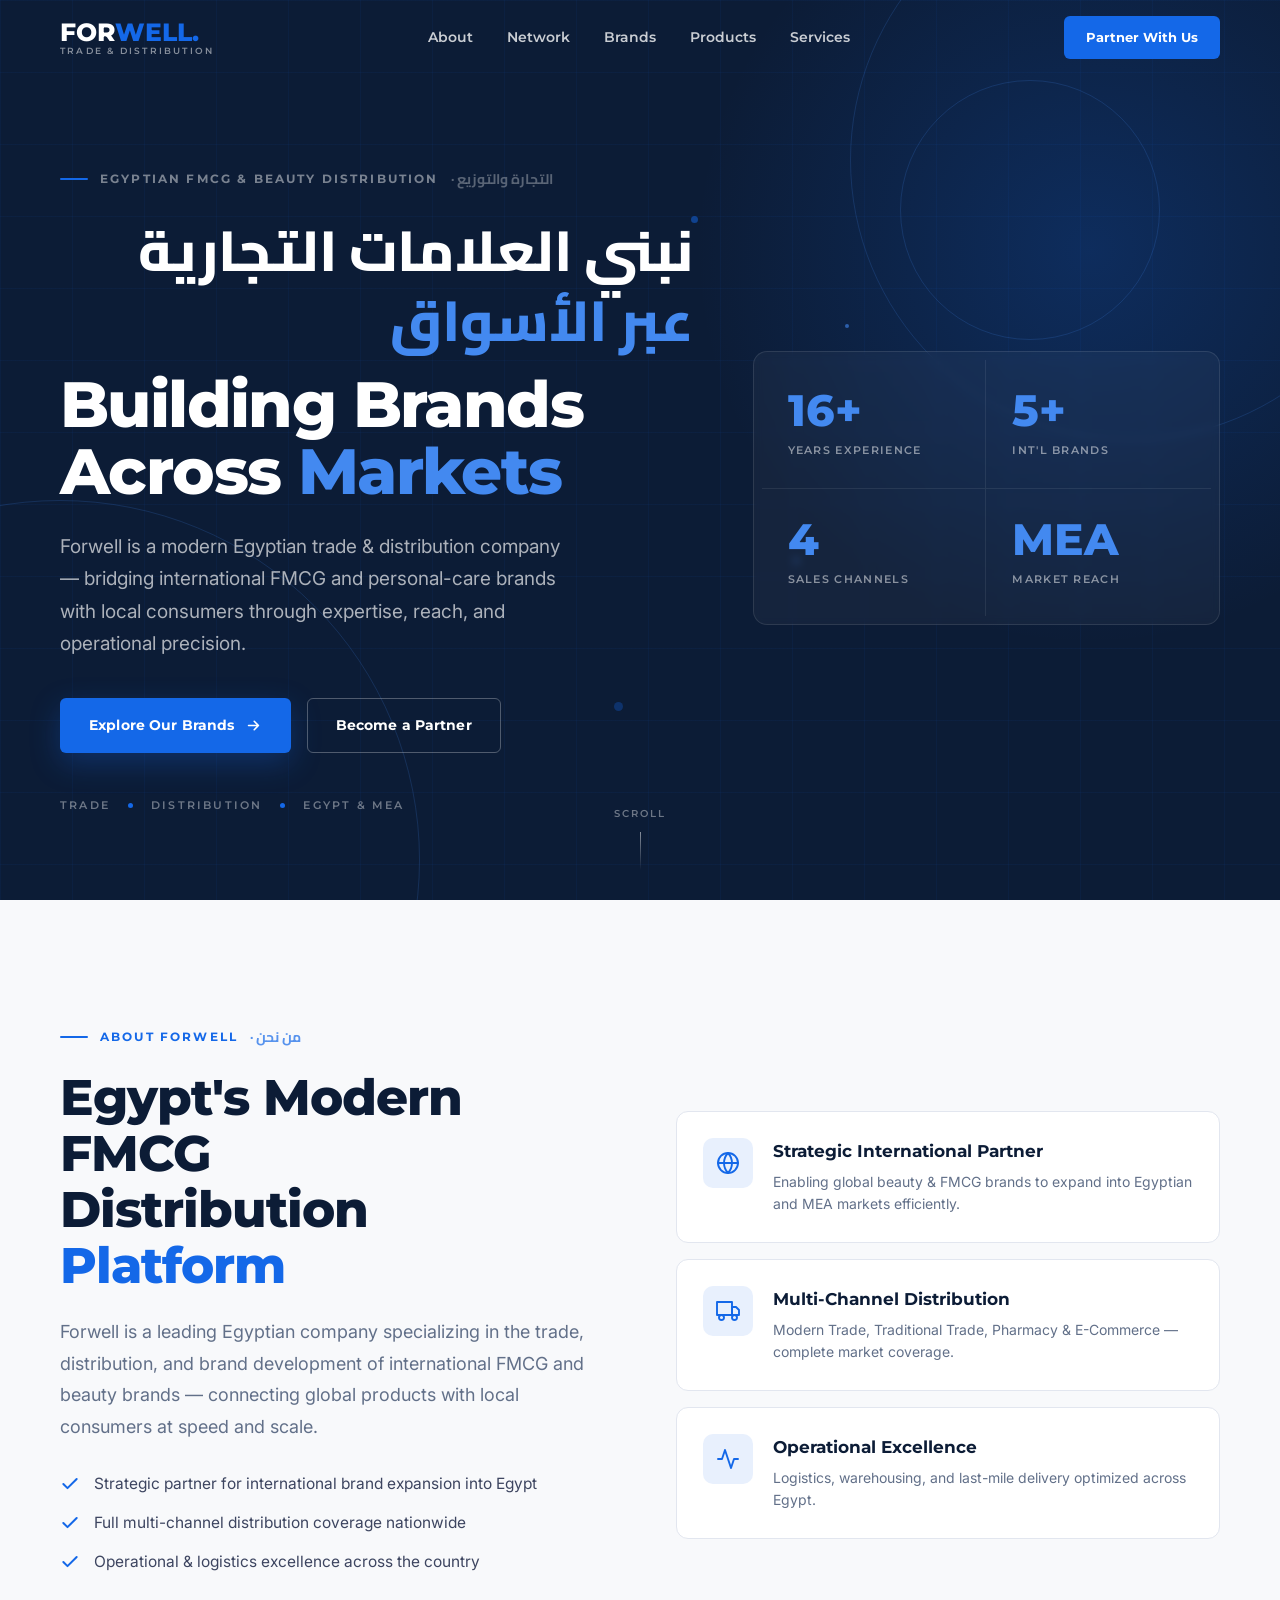
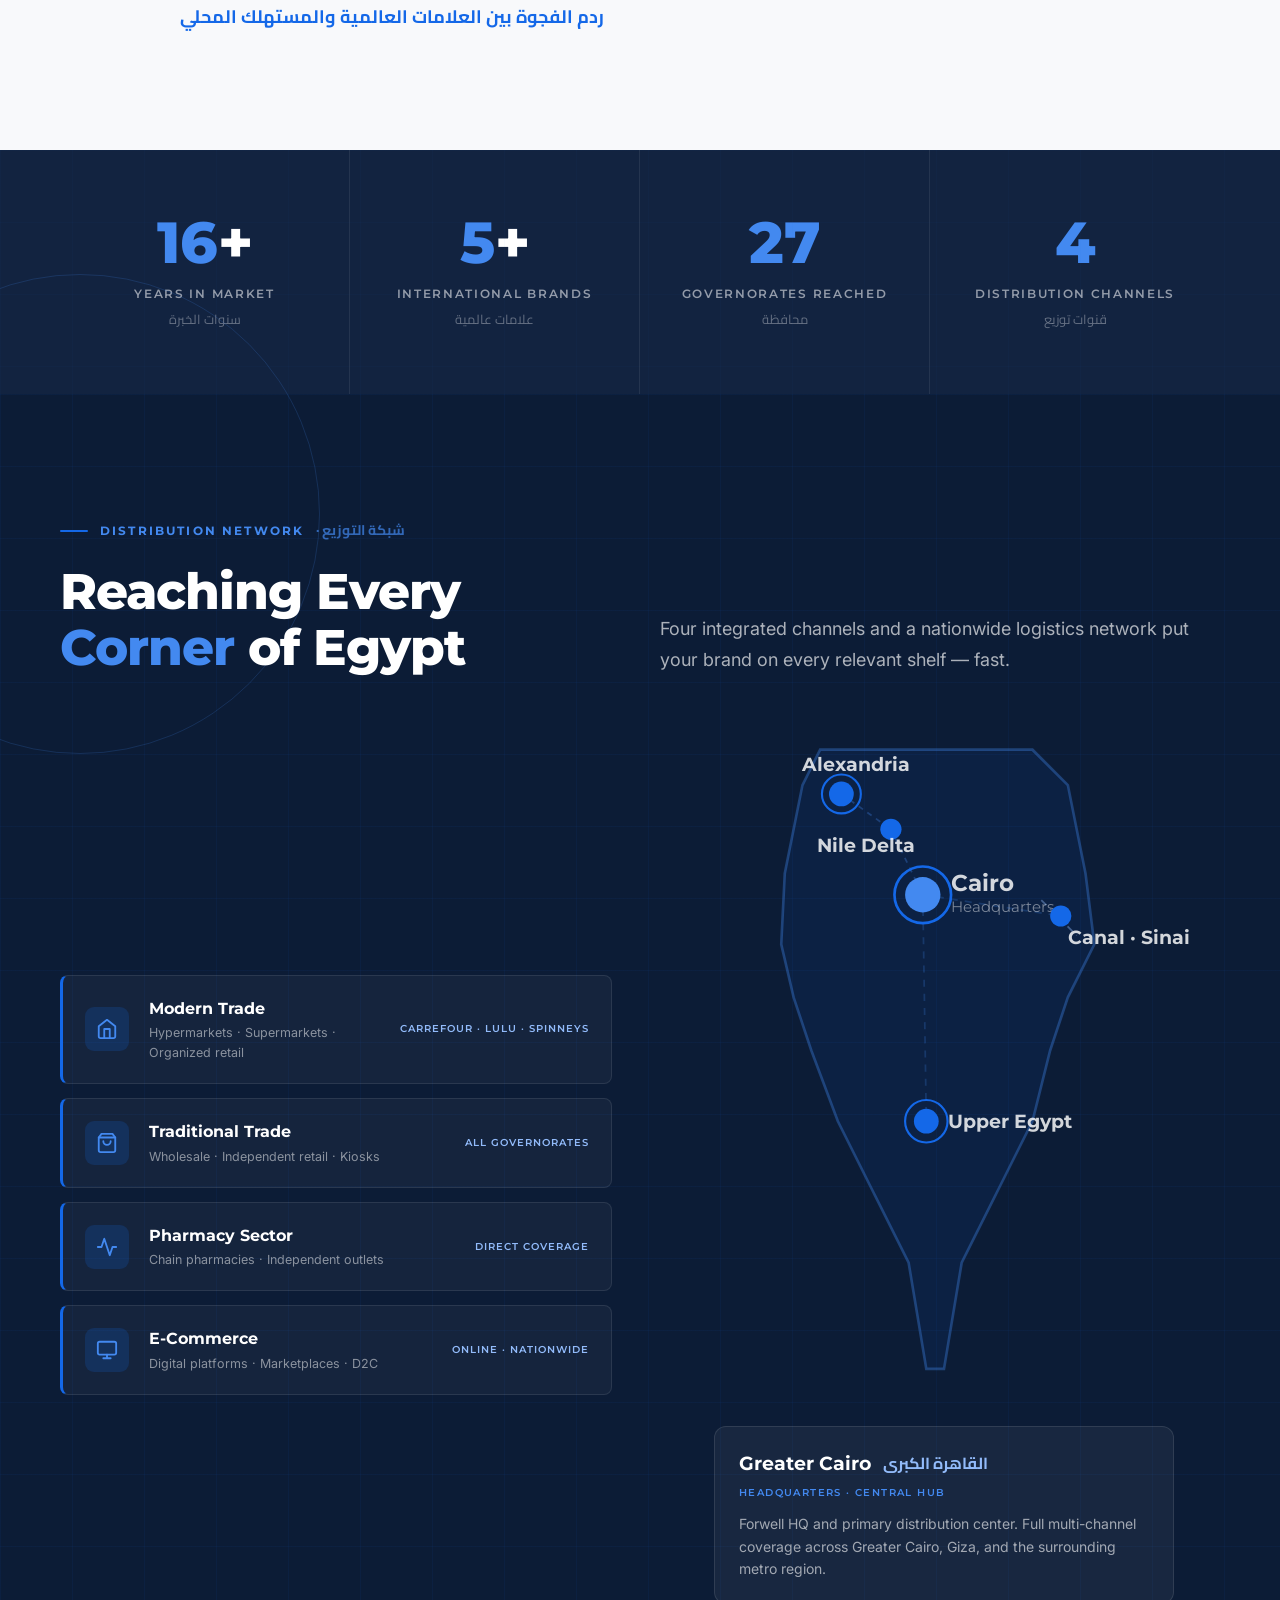
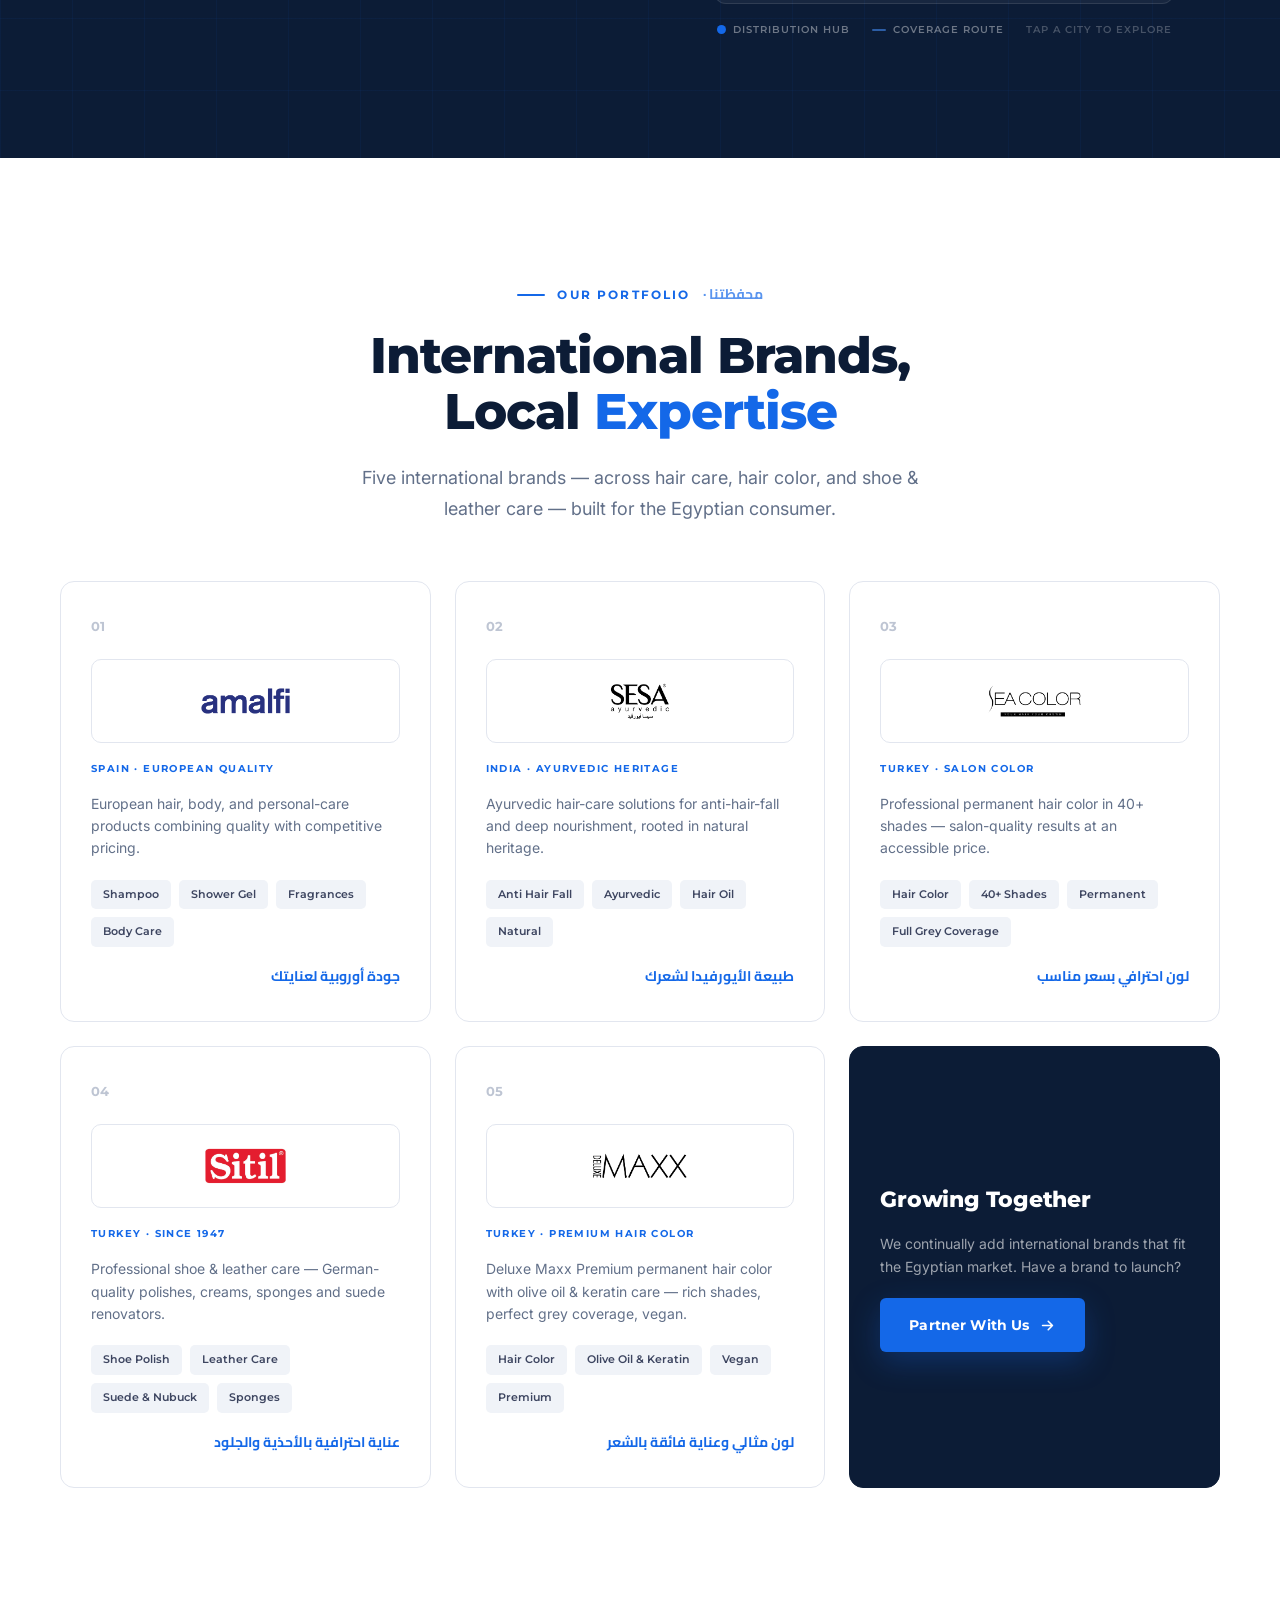
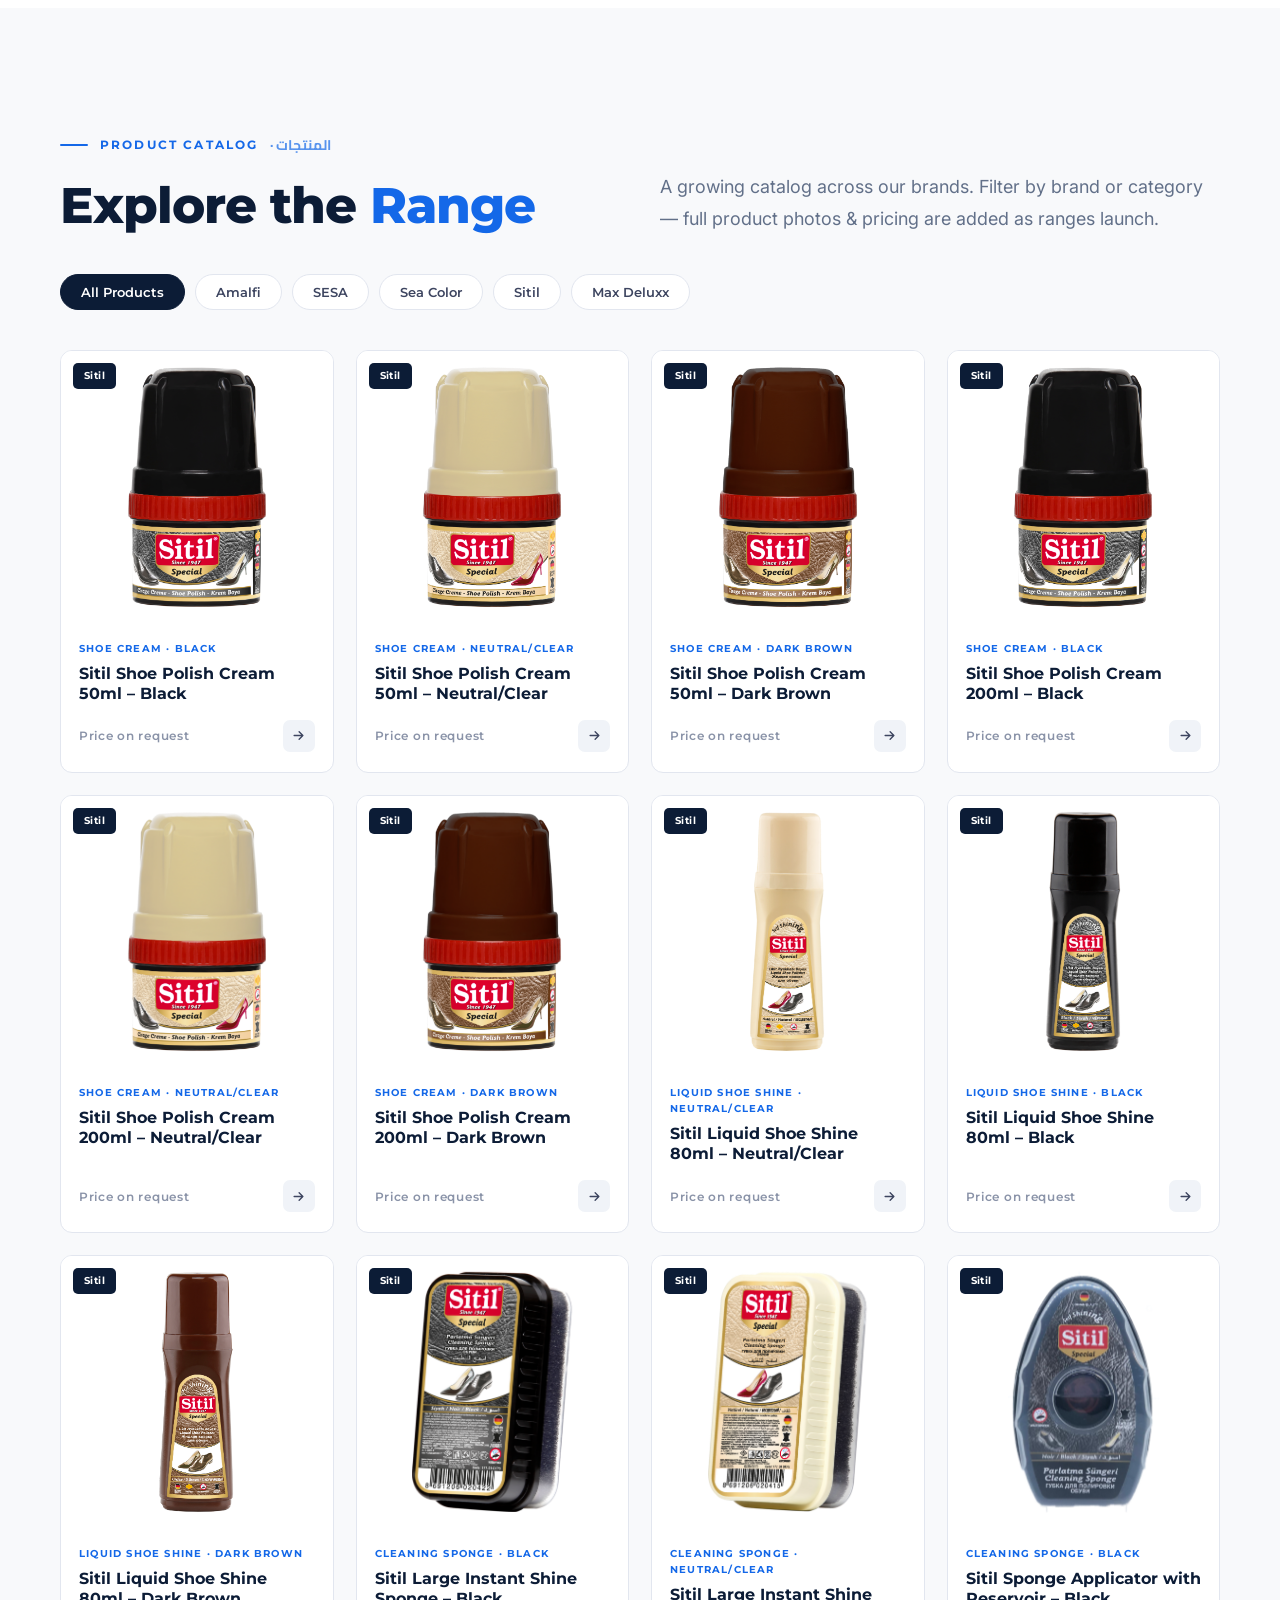
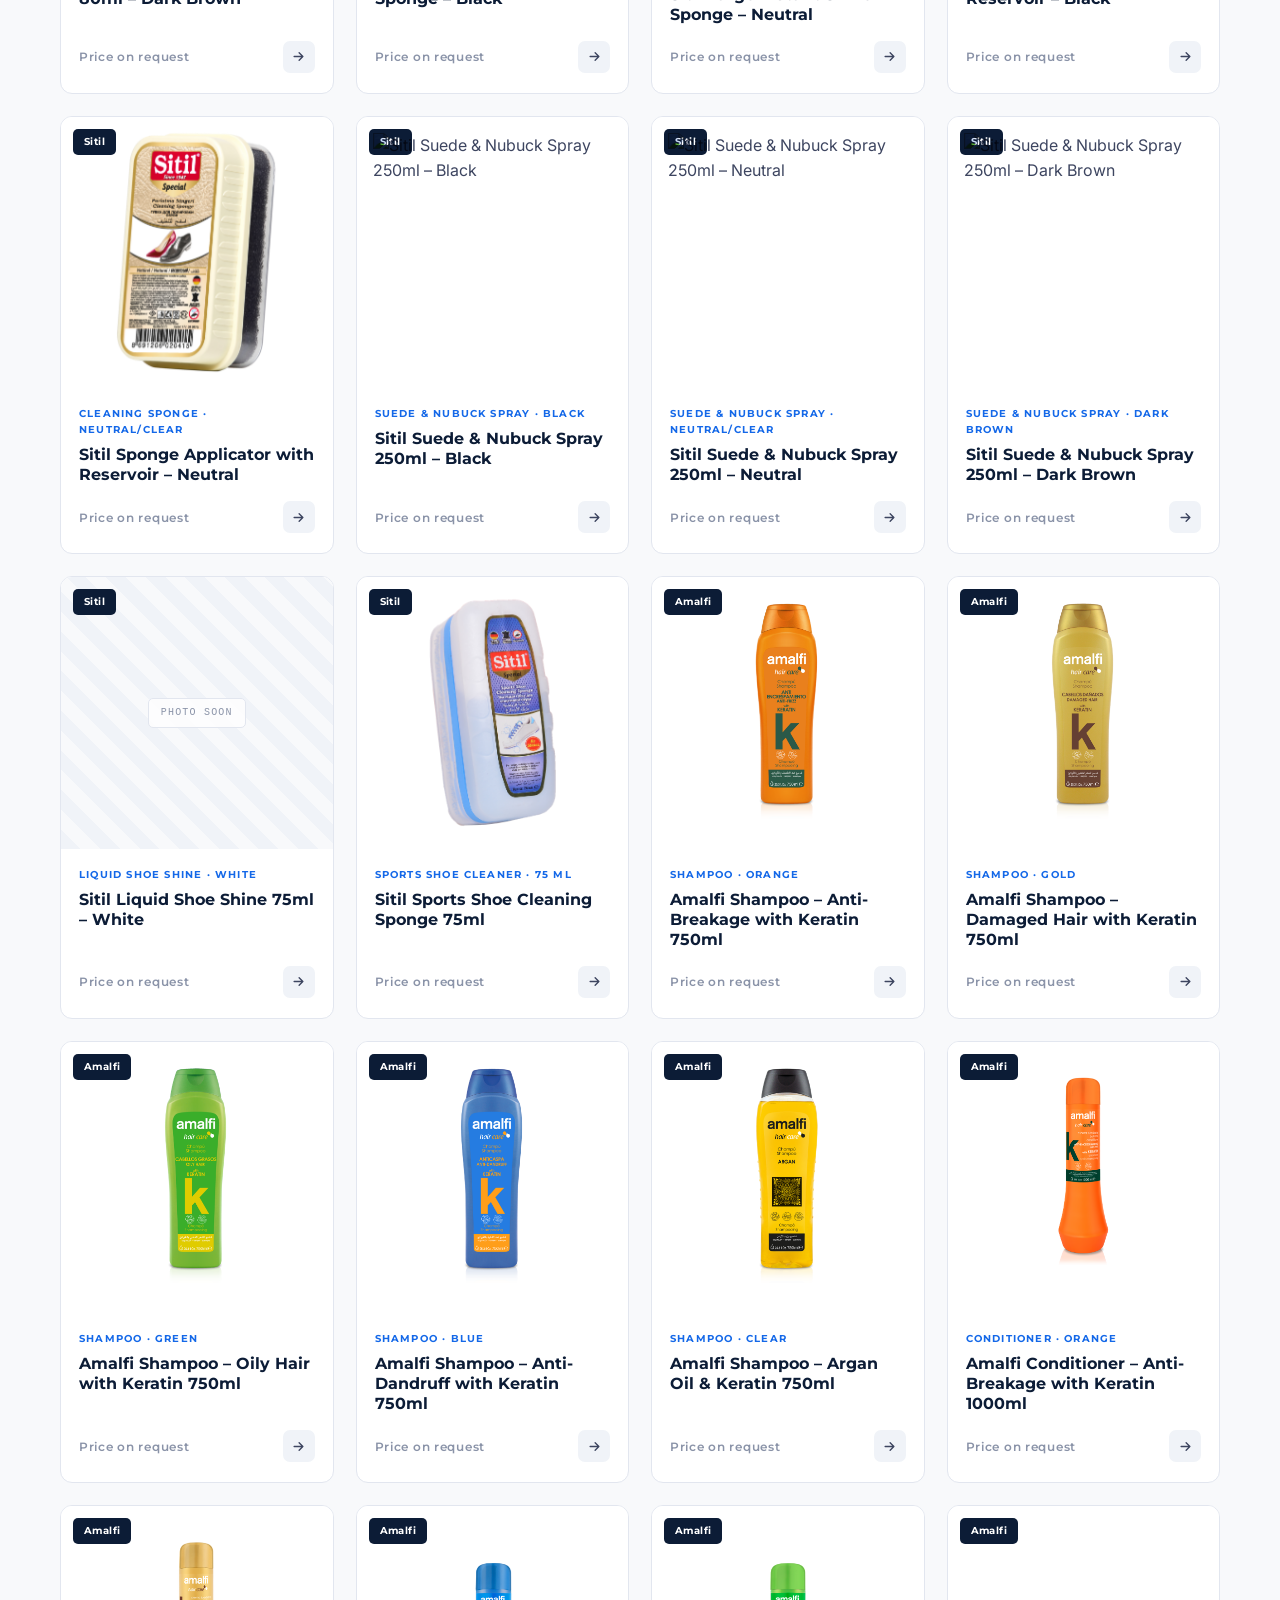
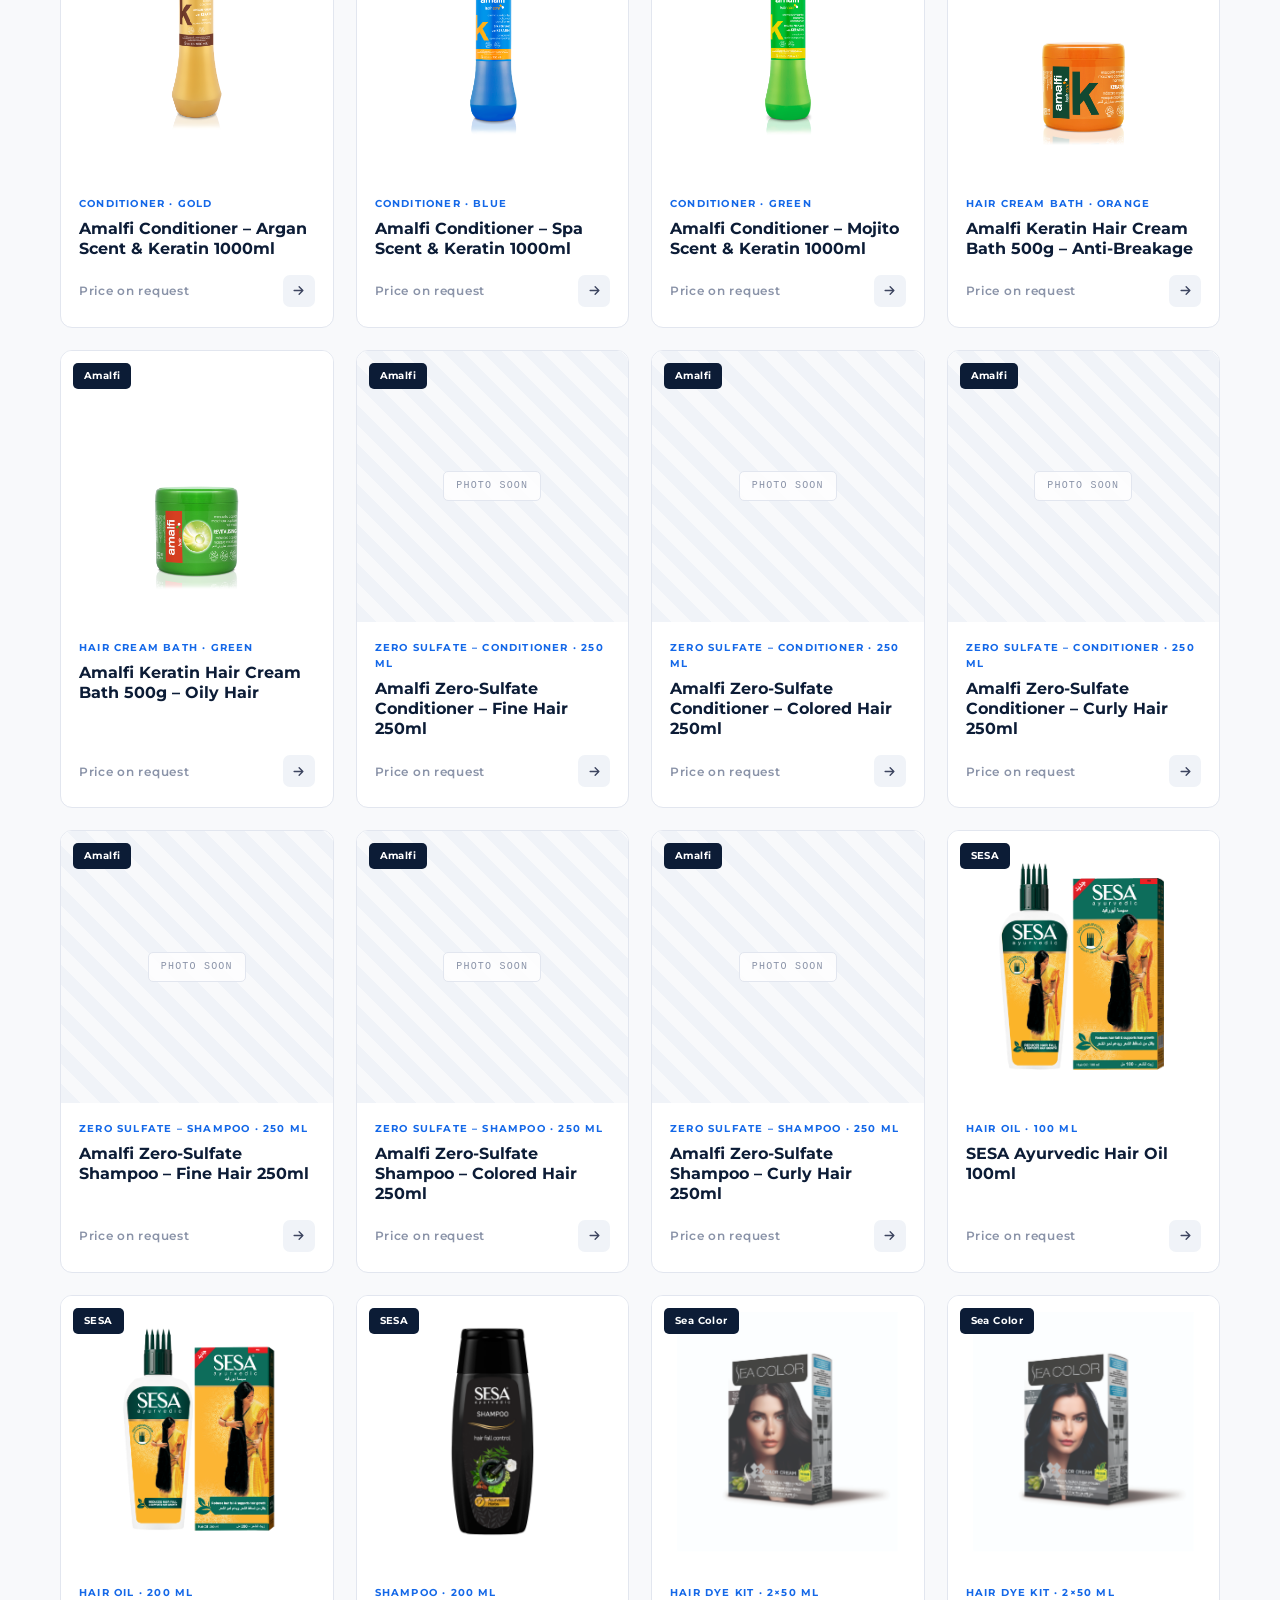
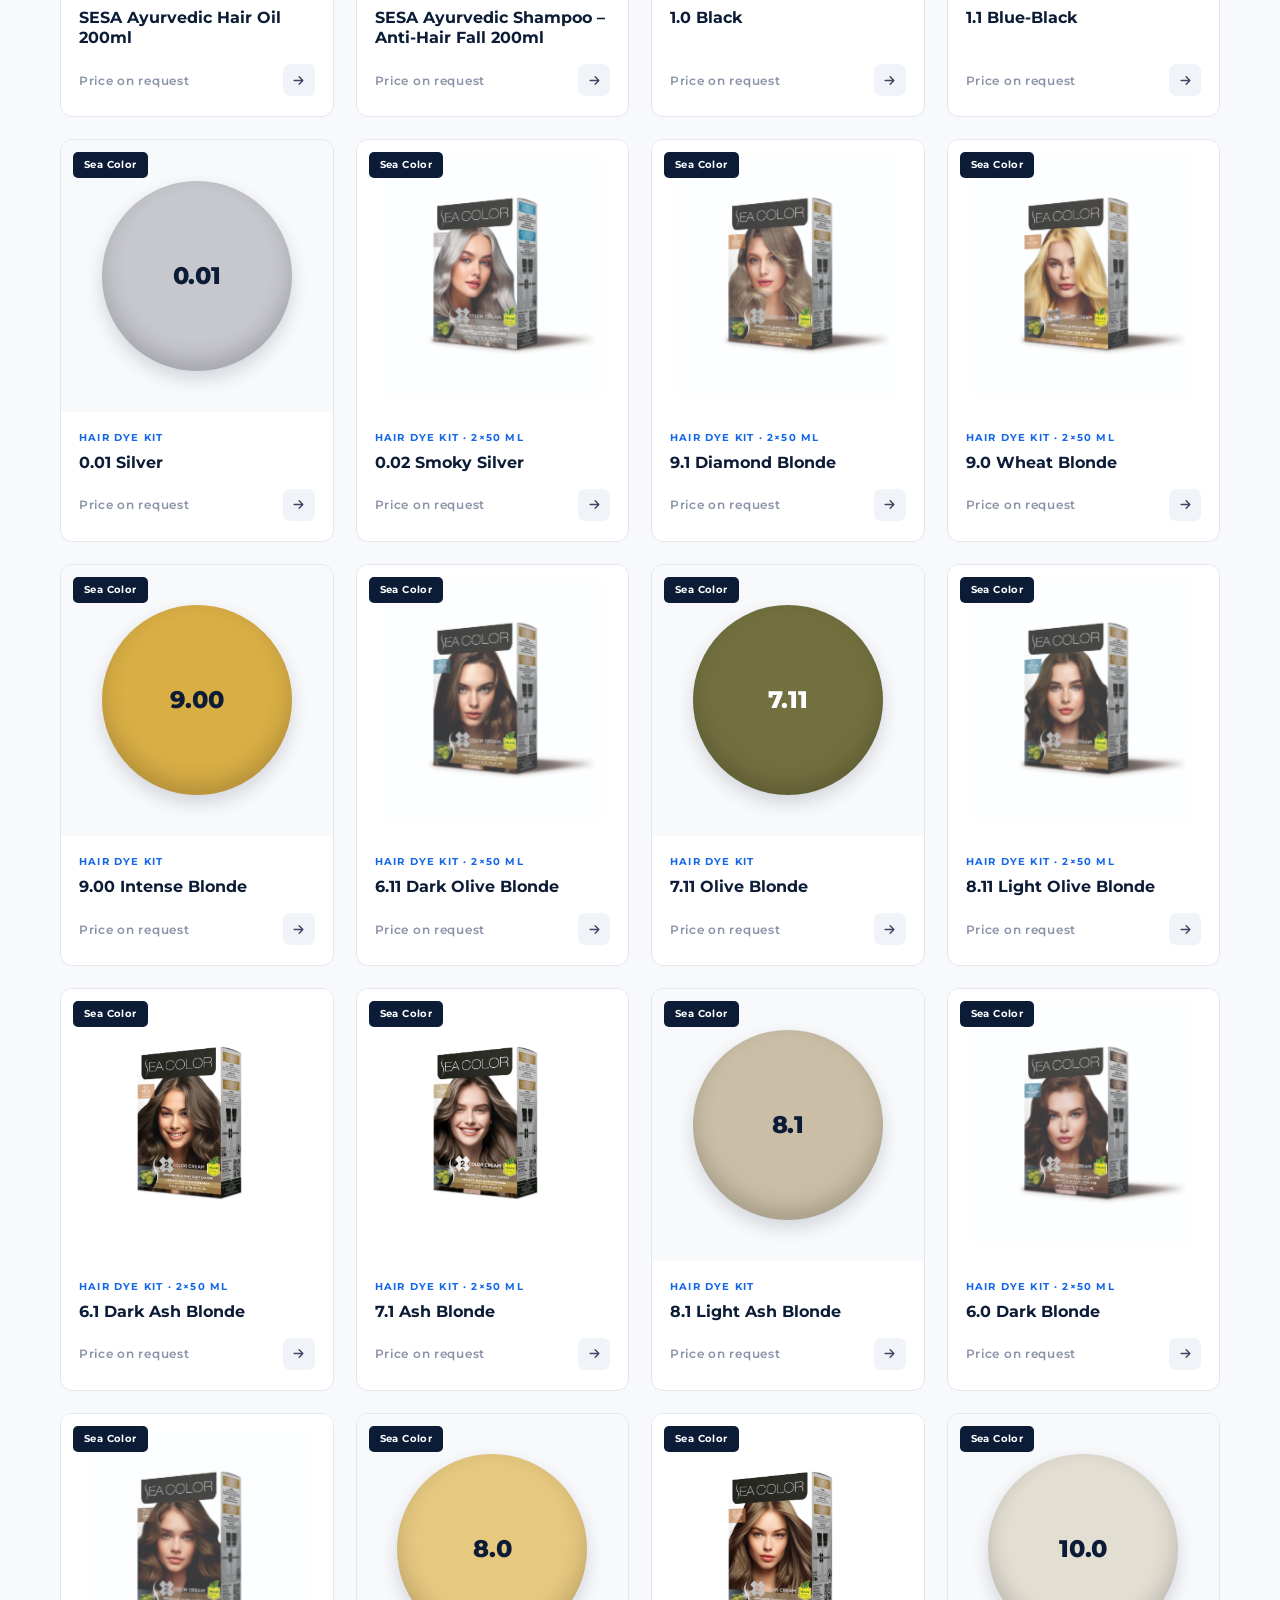
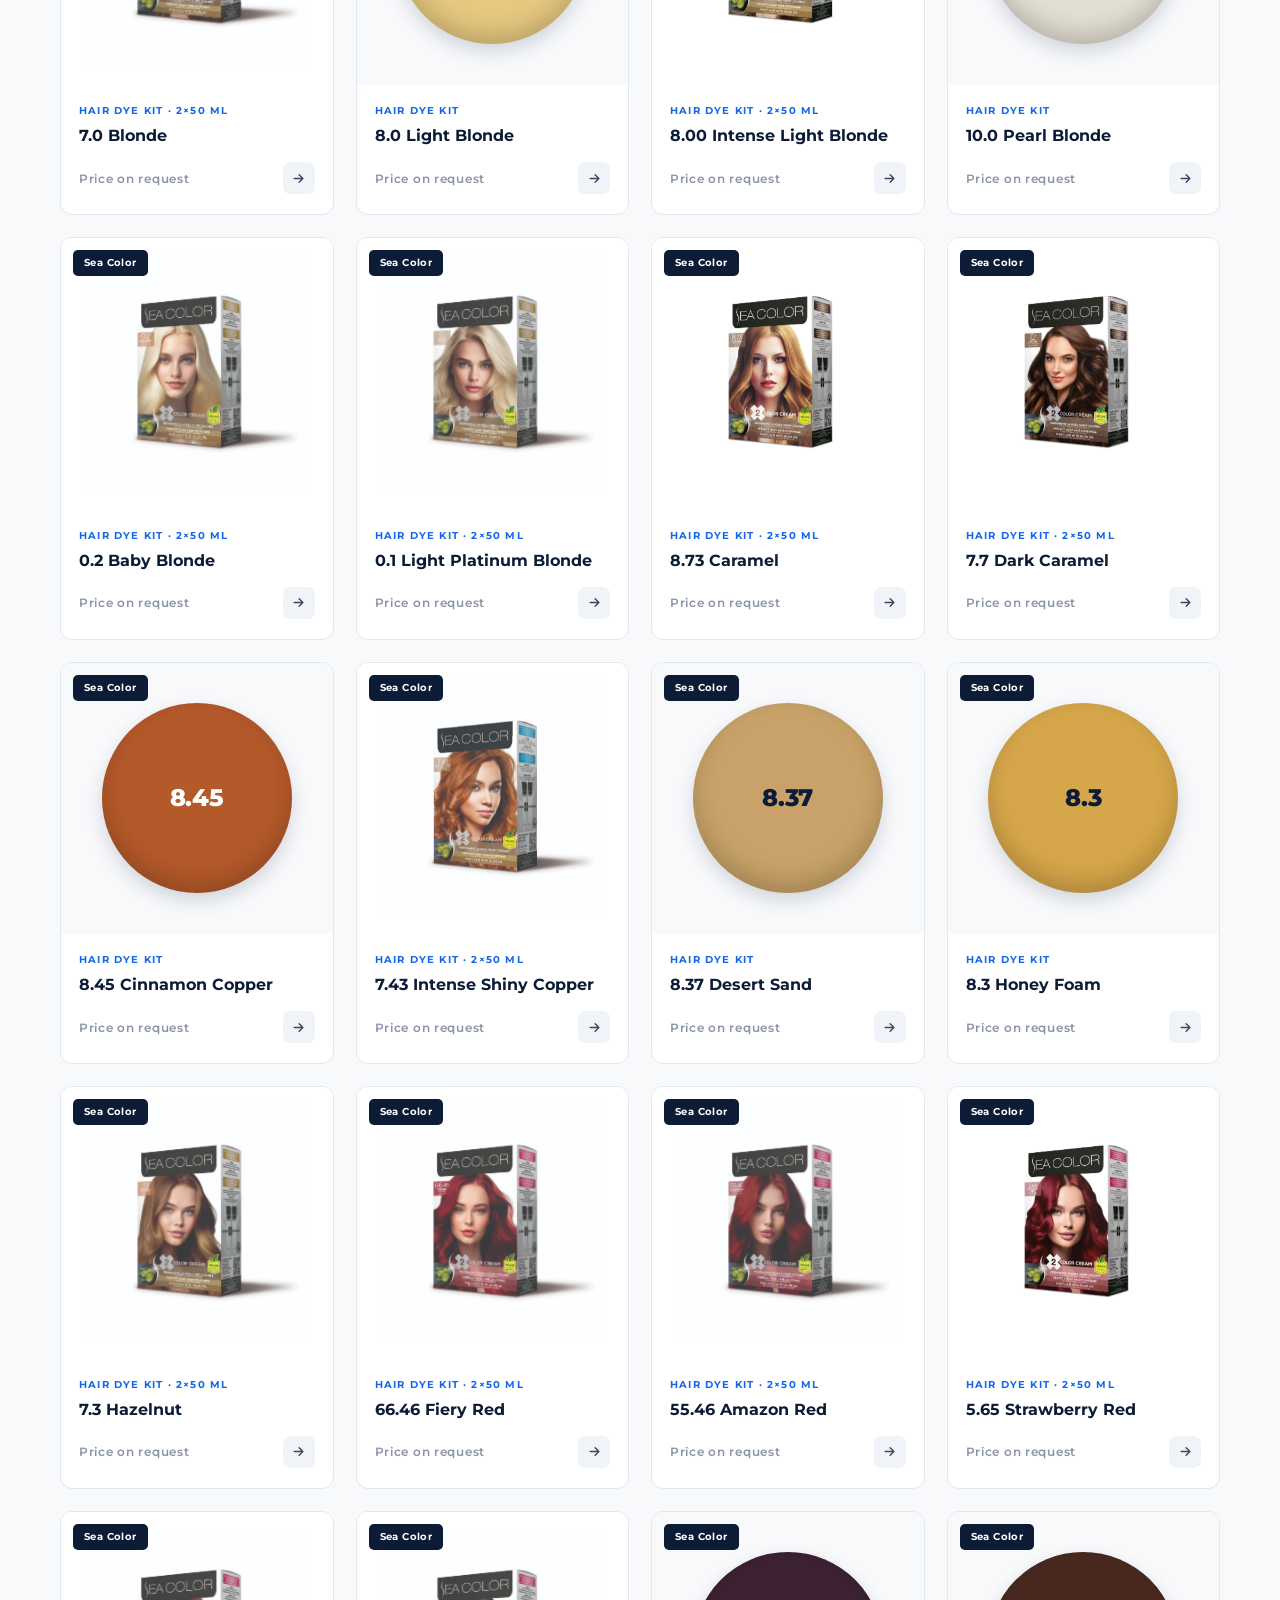
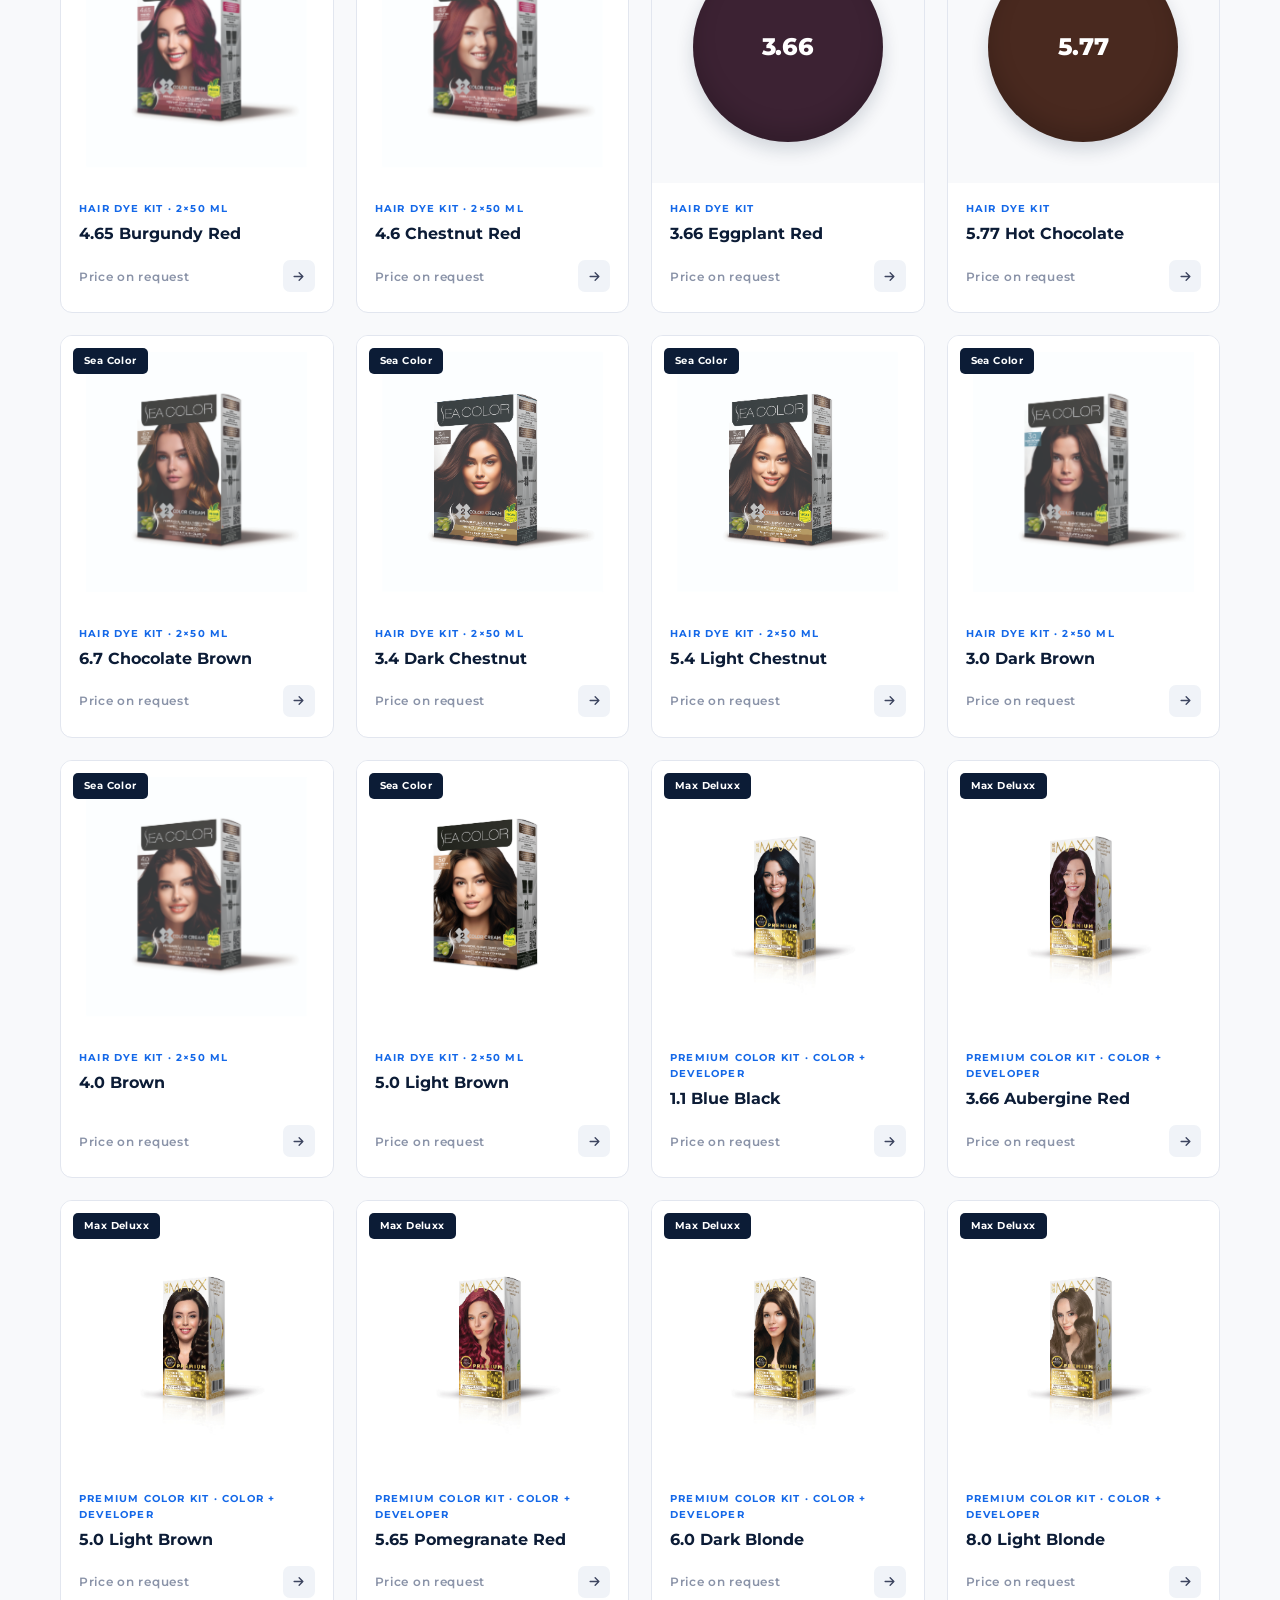
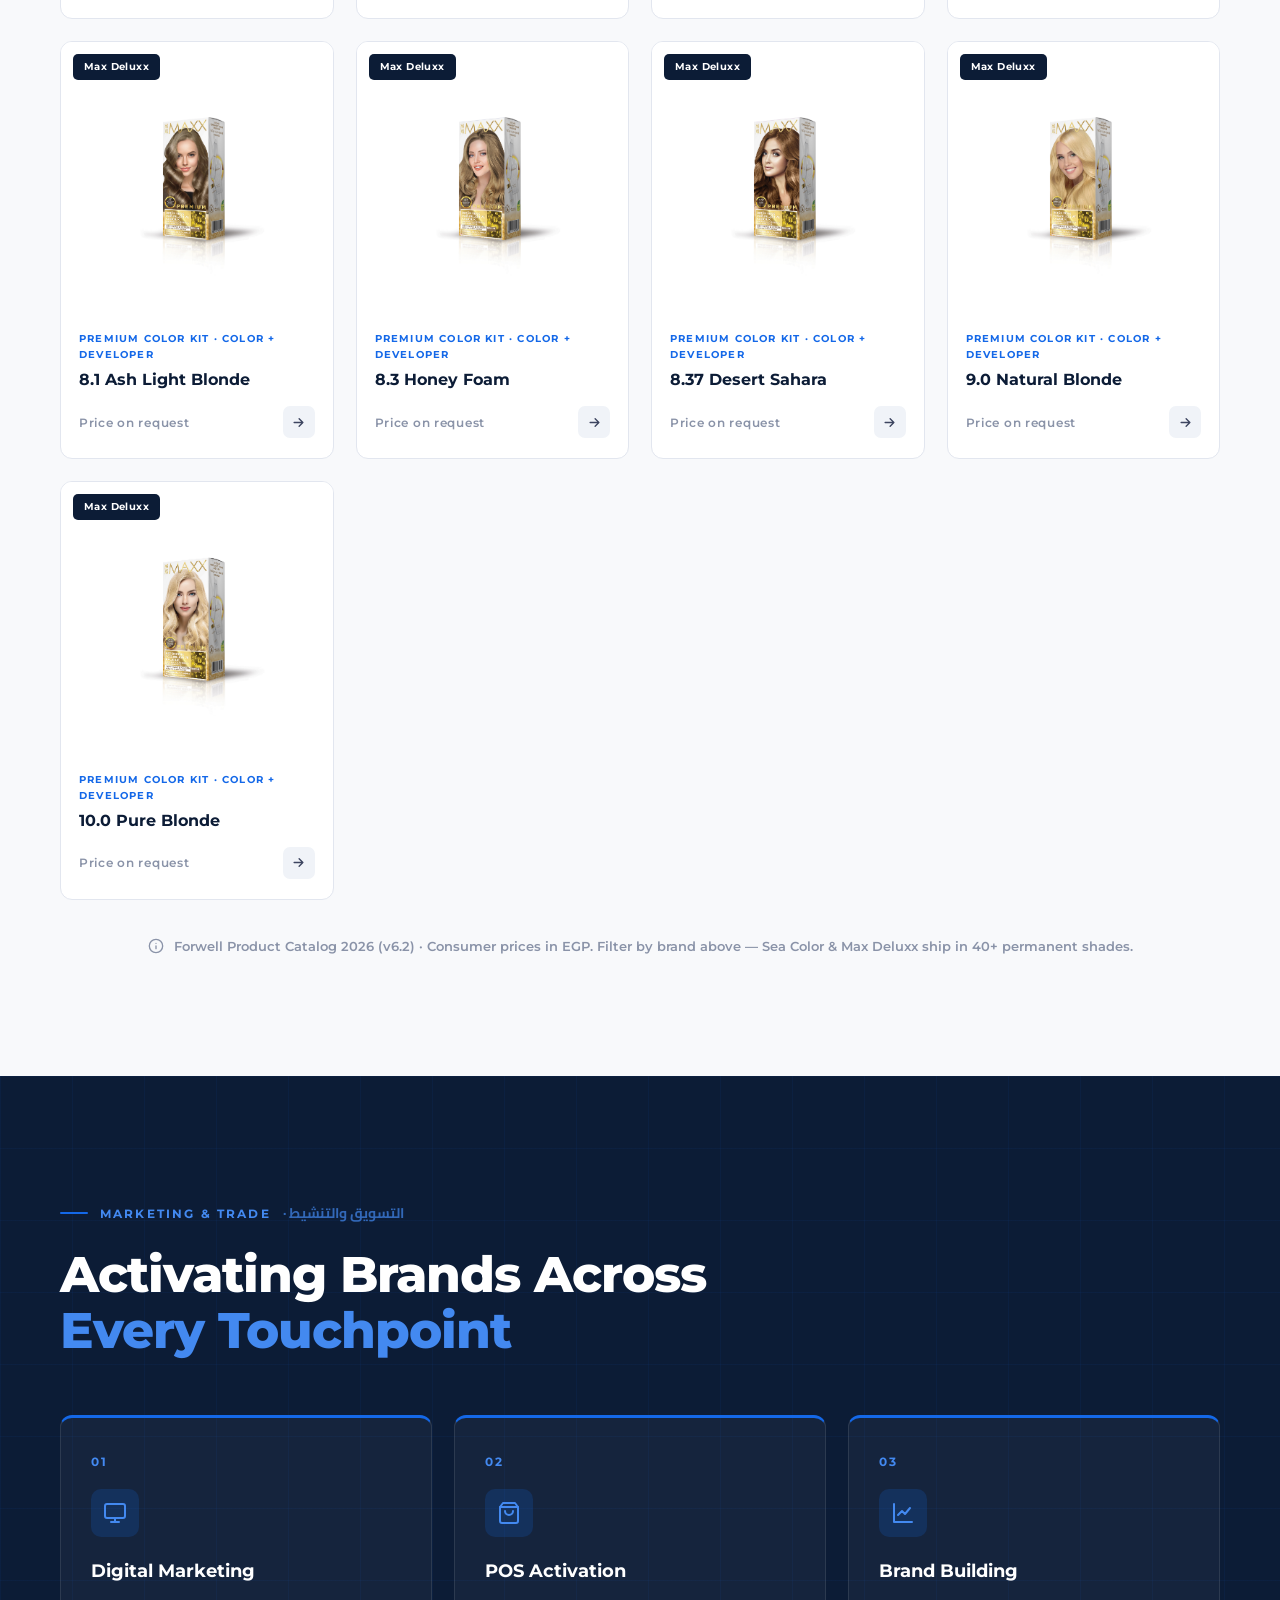
==== commit 6f2f83e1: "commit" ====
--- a/index.html
+++ b/index.html
@@ -5,6 +5,11 @@
 <meta name="viewport" content="width=device-width, initial-scale=1">
 <title>Forwell — Trade & Distribution | Building Brands Across Markets</title>
 <meta name="description" content="Forwell is a modern Egyptian FMCG trade and distribution platform, scaling international beauty and personal-care brands across Egypt and the MEA region.">
+<link rel="icon" type="image/svg+xml" href="assets/favicon.svg">
+<link rel="icon" type="image/png" sizes="32x32" href="assets/favicon-32.png">
+<link rel="apple-touch-icon" sizes="180x180" href="assets/favicon-180.png">
+<link rel="mask-icon" href="assets/favicon.svg" color="#1468E8">
+<meta name="theme-color" content="#0C1C36">
 <link rel="stylesheet" href="css/site.css">
 </head>
 <body>
@@ -64,7 +69,7 @@
     <div class="hero__panel reveal d3">
       <div class="hero__panel-grid">
         <div class="hero__stat">
-          <div class="num" data-count="26" data-suffix="+">26+</div>
+          <div class="num" data-count="16" data-suffix="+">0</div>
           <div class="lbl">Years Experience</div>
         </div>
         <div class="hero__stat">
@@ -126,7 +131,7 @@
   <div class="grid-bg" style="opacity:.5"></div>
   <div class="statband__inner">
     <div class="statband__cell reveal">
-      <div class="statband__num" data-count="26" data-suffix="+">0</div>
+      <div class="statband__num" data-count="16" data-suffix="+">0</div>
       <div class="statband__lbl">Years in Market</div>
       <div class="statband__ar">سنوات الخبرة</div>
     </div>
@@ -397,7 +402,7 @@
           <div class="cinfo__ic"><svg viewBox="0 0 24 24" fill="none" stroke-width="1.9" stroke-linecap="round" stroke-linejoin="round"><circle cx="12" cy="12" r="10"/><path d="M2 12h20M12 2a15 15 0 0 1 4 10 15 15 0 0 1-4 10A15 15 0 0 1 8 12 15 15 0 0 1 12 2z"/></svg></div>
           <div>
             <div class="cinfo__label">Web</div>
-            <div class="cinfo__value">www.for-well.com</div>
+            <div class="cinfo__value">www.for-well.eg</div>
             <div class="cinfo__ar">القاهرة — مصر</div>
           </div>
         </div>
